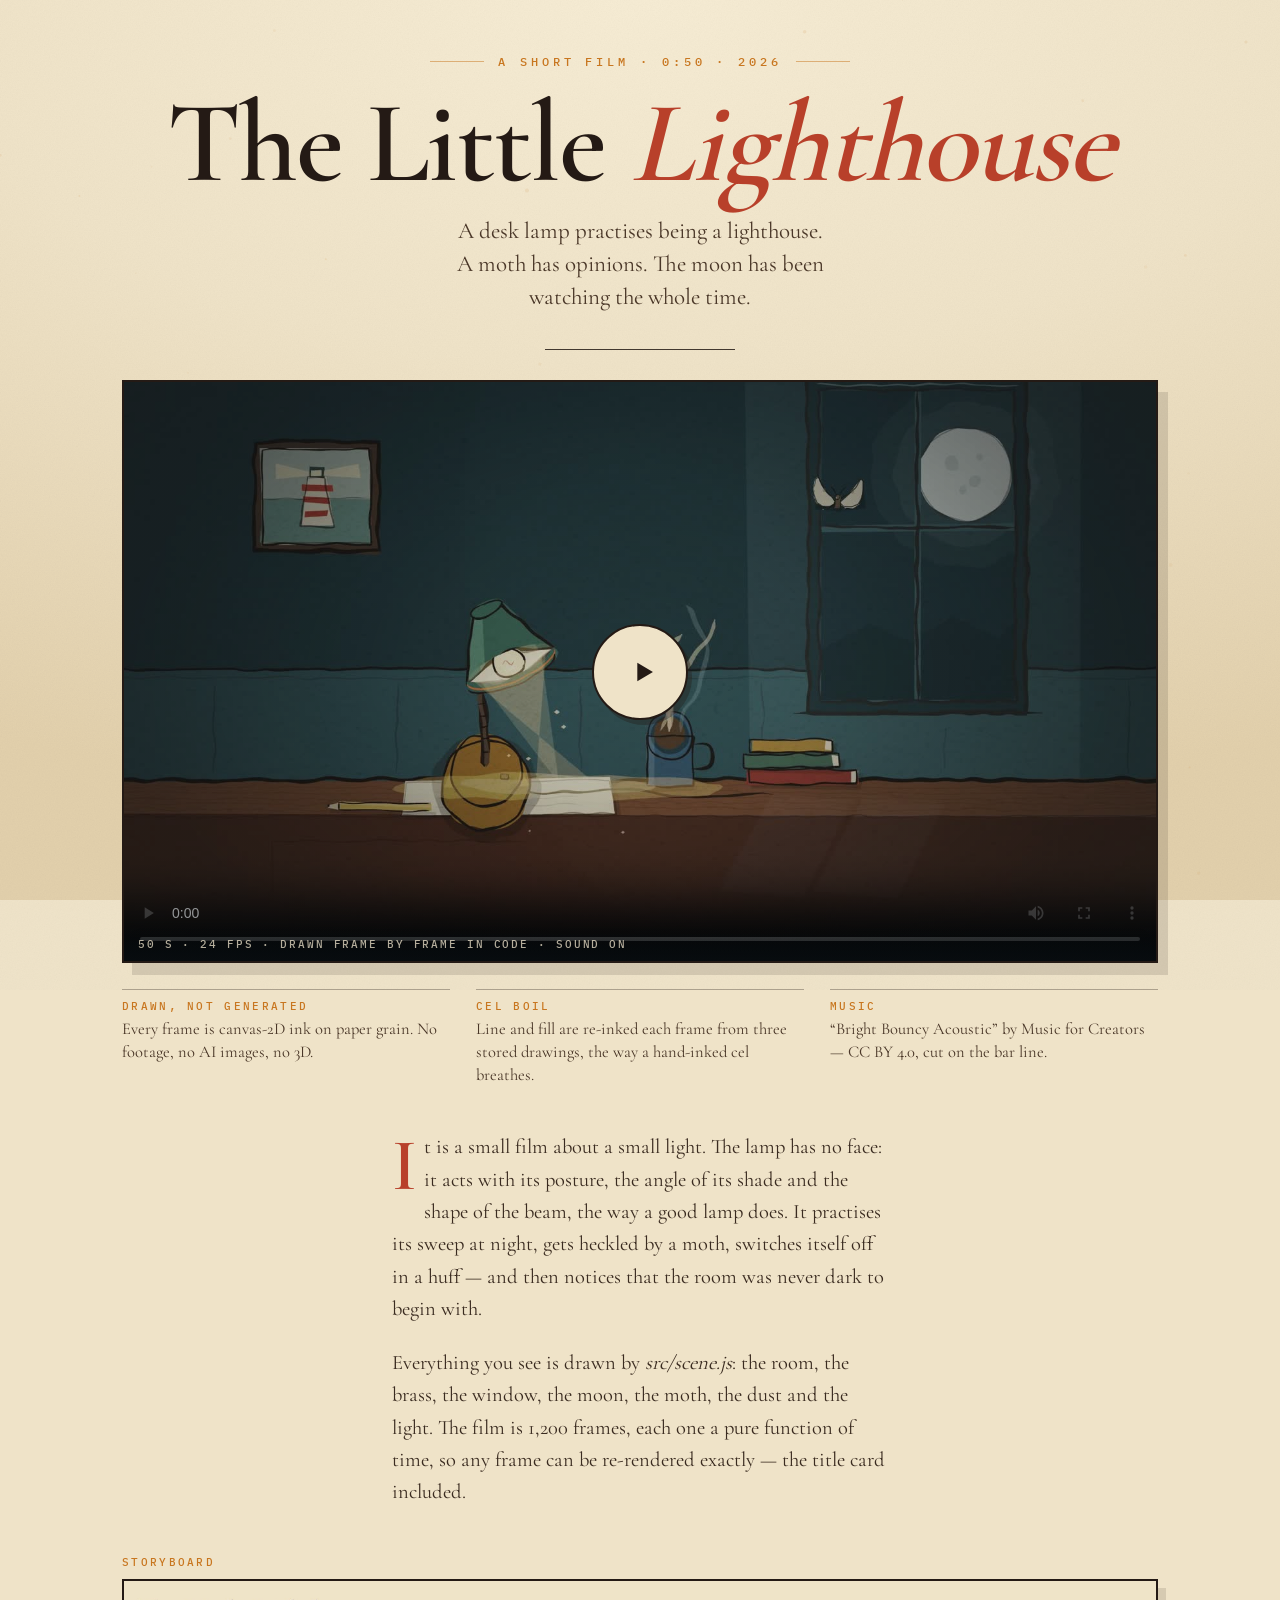
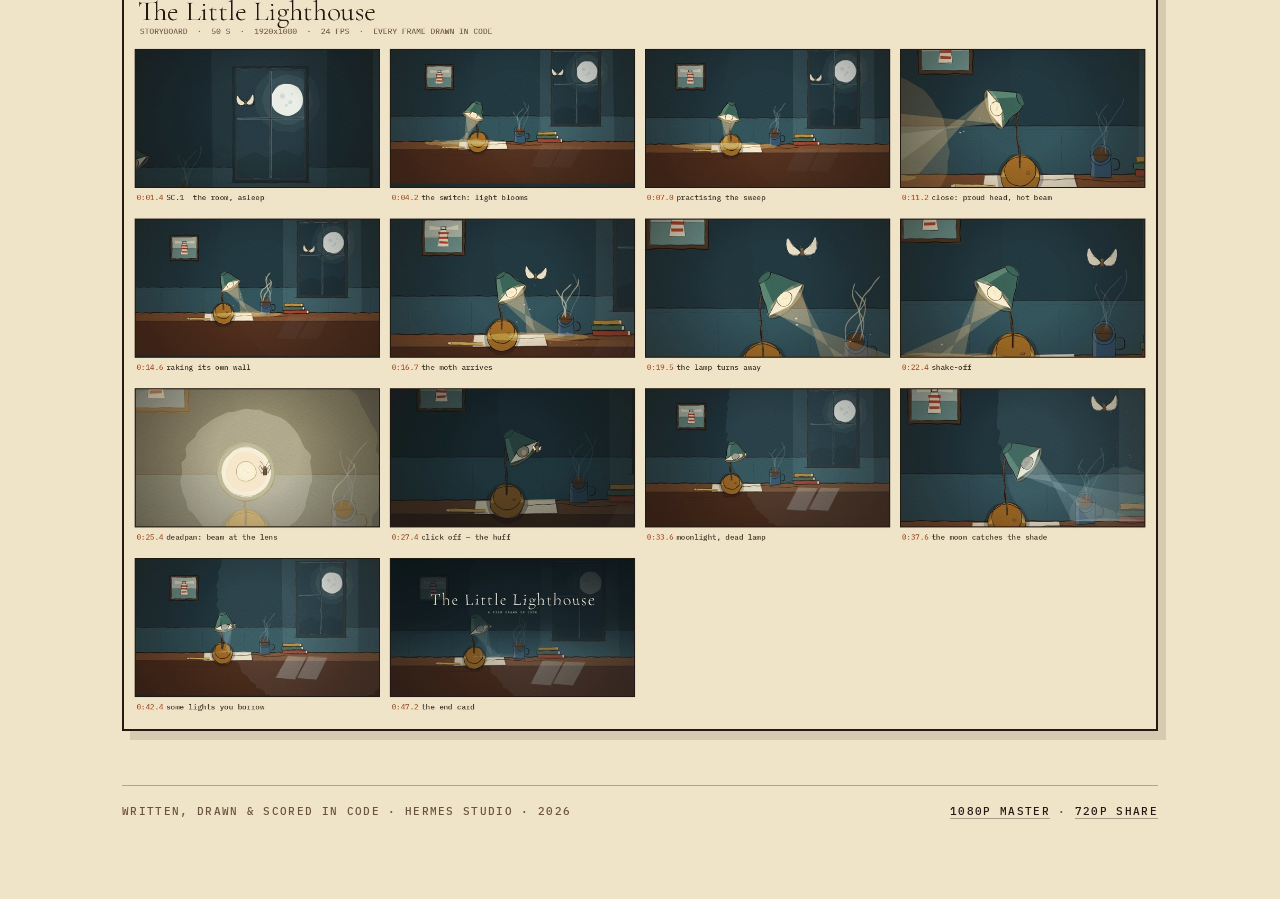
==== index.html @ 3d5160c2 "Final: 50s film, sturdier lamp, slump beat, sound mix, film page" ====
<!doctype html>
<html lang="en">
<head>
<meta charset="utf-8">
<meta name="viewport" content="width=device-width, initial-scale=1">
<title>The Little Lighthouse — a short film drawn in code</title>
<meta name="description" content="A 50-second hand-inked cel film drawn entirely in code: a little desk lamp practises being a lighthouse, a moth ruins it, and the moon turns out to have been lighting the room all along.">
<link rel="icon" href="data:image/svg+xml,<svg xmlns='http://www.w3.org/2000/svg' viewBox='0 0 32 32'><rect width='32' height='32' fill='%23efe3c8'/><circle cx='16' cy='13' r='7' fill='%23ffc65c'/><path d='M6 26 L16 13 L26 26 Z' fill='%23241a15'/></svg>">
<style>
  @font-face {
    font-family: "Cormorant";
    src: url("assets/fonts/CormorantGaramond-VF.ttf") format("truetype-variations");
    font-weight: 300 700; font-display: swap;
  }
  @font-face {
    font-family: "Plex Mono";
    src: url("assets/fonts/IBMPlexMono-Medium.ttf") format("truetype");
    font-weight: 500; font-display: swap;
  }
  :root {
    --ink: #241a15; --ink2: #4a3728; --paper: #efe3c8; --paper2: #e3d3b2;
    --warm: #c8761f; --ember: #b8402a; --night: #1e3039; --moon: #b9d4dc;
    --mono: "Plex Mono", ui-monospace, monospace;
    --serif: "Cormorant", "Iowan Old Style", Georgia, serif;
  }
  * { box-sizing: border-box; }
  html { -webkit-text-size-adjust: 100%; }
  body {
    margin: 0; background: var(--paper); color: var(--ink);
    font-family: var(--serif); font-weight: 400;
    -webkit-font-smoothing: antialiased;
    overflow-x: hidden;
  }
  /* paper: a warm ground, a soft vignette and a real grain layer */
  .ground {
    position: fixed; inset: 0; z-index: 0; pointer-events: none;
    background:
      radial-gradient(120% 90% at 50% 0%, #f6ecd4 0%, #efe3c8 45%, #e2d0ac 100%);
  }
  .ground::after {
    content: ""; position: absolute; inset: -10%;
    background-image: url("data:image/svg+xml,%3Csvg xmlns='http://www.w3.org/2000/svg' width='220' height='220'%3E%3Cfilter id='n'%3E%3CfeTurbulence type='fractalNoise' baseFrequency='0.82' numOctaves='3' stitchTiles='stitch'/%3E%3CfeColorMatrix type='saturate' values='0'/%3E%3C/filter%3E%3Crect width='220' height='220' filter='url(%23n)' opacity='0.5'/%3E%3C/svg%3E");
    background-size: 220px 220px; opacity: .12; mix-blend-mode: multiply;
  }
  /* dust in the room, always moving */
  canvas#dust { position: fixed; inset: 0; z-index: 0; pointer-events: none; opacity: .55; }

  main { position: relative; z-index: 1; max-width: 1080px; margin: 0 auto; padding: 6vh 22px 9vh; }

  .eyebrow {
    font-family: var(--mono); font-size: 11.5px; letter-spacing: .34em; text-transform: uppercase;
    color: var(--warm); display: flex; gap: 14px; align-items: center; justify-content: center;
  }
  .eyebrow .rule { width: 54px; height: 1px; background: currentColor; opacity: .5; }

  h1 {
    font-size: clamp(46px, 10.4vw, 116px); line-height: .92; font-weight: 600;
    letter-spacing: -.018em; text-align: center; margin: .18em 0 .06em;
  }
  h1 .w { display: inline-block; }
  h1 .w1 { color: var(--ink); }
  h1 .w2 { color: var(--ink); }
  h1 .w3 { color: var(--ember); font-style: italic; }

  .standfirst {
    text-align: center; font-size: clamp(17px, 2.3vw, 23px); line-height: 1.45;
    color: var(--ink2); max-width: 34ch; margin: 18px auto 0; font-weight: 400;
  }

  .hairline { height: 1.5px; background: var(--ink); width: 0; margin: 34px auto 30px; opacity: .85; }

  .player {
    position: relative; border: 2.5px solid var(--ink); background: var(--night);
    box-shadow: 10px 12px 0 rgba(36, 26, 21, .13);
    aspect-ratio: 16 / 9; overflow: hidden;
  }
  .player video { display: block; width: 100%; height: 100%; object-fit: cover; background: var(--night); }
  .player .playbtn {
    position: absolute; inset: 0; display: grid; place-items: center; cursor: pointer;
    background: radial-gradient(50% 60% at 50% 50%, rgba(10,16,20,.18), rgba(10,16,20,.44));
    border: 0; padding: 0; transition: opacity .25s ease;
  }
  .player .playbtn span {
    width: 96px; height: 96px; border-radius: 50%; display: grid; place-items: center;
    background: var(--paper); border: 2.5px solid var(--ink);
    box-shadow: 4px 5px 0 rgba(36,26,21,.35);
    transition: transform .18s cubic-bezier(.2,.9,.25,1.2);
  }
  .player .playbtn:hover span { transform: scale(1.06); }
  .player .playbtn svg { width: 34px; height: 34px; margin-left: 5px; }
  .player.playing .playbtn { opacity: 0; pointer-events: none; }
  .player figcaption {
    position: absolute; left: 0; right: 0; bottom: 0; padding: 10px 14px;
    font-family: var(--mono); font-size: 10.5px; letter-spacing: .18em; text-transform: uppercase;
    color: rgba(247,236,210,.72); background: linear-gradient(transparent, rgba(10,16,20,.55));
    pointer-events: none;
  }

  .notes { display: grid; grid-template-columns: repeat(3, 1fr); gap: 8px 26px; margin: 26px 0 0; }
  .note { border-top: 1.5px solid rgba(36,26,21,.32); padding-top: 9px; }
  .note h3 { font-family: var(--mono); font-size: 10.5px; letter-spacing: .22em; text-transform: uppercase; color: var(--warm); margin: 0 0 5px; font-weight: 500; }
  .note p { margin: 0; font-size: 16.5px; line-height: 1.4; color: var(--ink2); }

  .prose { margin: 44px auto 0; max-width: 62ch; }
  .prose p { font-size: clamp(17px, 2.1vw, 20.5px); line-height: 1.58; color: #3a2b20; margin: 0 0 1.05em; }
  .prose p:first-child::first-letter {
    float: left; font-size: 3.6em; line-height: .82; padding: .06em .1em 0 0; color: var(--ember); font-weight: 600;
  }
  .prose em { font-style: italic; }
  .prose a { color: var(--ember); text-decoration: none; border-bottom: 1px solid rgba(184,64,42,.4); }

  .strip { margin: 46px 0 0; }
  .strip h2 { font-family: var(--mono); font-size: 10.5px; letter-spacing: .22em; text-transform: uppercase; color: var(--warm); margin: 0 0 10px; font-weight: 500; }
  .strip img { display: block; width: 100%; border: 2px solid var(--ink); box-shadow: 8px 9px 0 rgba(36,26,21,.12); }

  footer {
    margin: 54px 0 0; padding-top: 18px; border-top: 1.5px solid rgba(36,26,21,.3);
    display: flex; flex-wrap: wrap; gap: 14px 28px; align-items: baseline; justify-content: space-between;
    font-family: var(--mono); font-size: 11px; letter-spacing: .12em; text-transform: uppercase; color: #6b5341;
  }
  footer a { color: var(--ink); text-decoration: none; border-bottom: 1px solid rgba(36,26,21,.35); }
  footer a:hover { color: var(--ember); border-color: currentColor; }

  @media (max-width: 760px) {
    main { padding: 4.5vh 16px 7vh; }
    .notes { grid-template-columns: 1fr; gap: 14px; }
    .player .playbtn span { width: 74px; height: 74px; }
    .prose { margin-top: 32px; }
    footer { font-size: 10px; }
  }
</style>
</head>
<body>
<div class="ground"></div>
<canvas id="dust" aria-hidden="true"></canvas>

<main>
  <div class="eyebrow"><span class="rule"></span>A short film · 0:50 · 2026<span class="rule"></span></div>

  <h1><span class="w w1">The</span> <span class="w w2">Little</span> <span class="w w3">Lighthouse</span></h1>

  <p class="standfirst">A desk lamp practises being a lighthouse. A moth has opinions. The moon has been watching the whole time.</p>

  <div class="hairline" id="rule"></div>

  <figure class="player" id="player" style="margin:0">
    <video id="film" playsinline preload="metadata" poster="media/poster.jpg" controls>
      <source src="media/film-720p.mp4" type="video/mp4">
      Your browser cannot play this film. <a href="media/film-720p.mp4">Download it (MP4, 720p)</a>.
    </video>
    <button class="playbtn" id="playbtn" aria-label="Play the film">
      <span><svg viewBox="0 0 24 24" fill="#241a15"><path d="M8 5.5v13l11-6.5z"/></svg></span>
    </button>
    <figcaption>50 s · 24 fps · drawn frame by frame in code · sound on</figcaption>
  </figure>

  <div class="notes">
    <div class="note"><h3>Drawn, not generated</h3><p>Every frame is canvas-2D ink on paper grain. No footage, no AI images, no 3D.</p></div>
    <div class="note"><h3>Cel boil</h3><p>Line and fill are re-inked each frame from three stored drawings, the way a hand-inked cel breathes.</p></div>
    <div class="note"><h3>Music</h3><p>“Bright Bouncy Acoustic” by Music for Creators — CC BY 4.0, cut on the bar line.</p></div>
  </div>

  <div class="prose">
    <p>It is a small film about a small light. The lamp has no face: it acts with its posture, the angle of its shade and the shape of the beam, the way a good lamp does. It practises its sweep at night, gets heckled by a moth, switches itself off in a huff — and then notices that the room was never dark to begin with.</p>
    <p>Everything you see is drawn by <em>src/scene.js</em>: the room, the brass, the window, the moon, the moth, the dust and the light. The film is 1,200 frames, each one a pure function of time, so any frame can be re-rendered exactly — the title card included.</p>
  </div>

  <div class="strip">
    <h2>Storyboard</h2>
    <a href="media/storyboard.jpg"><img src="media/storyboard.jpg" alt="Storyboard: fourteen key frames from The Little Lighthouse with timecodes." loading="lazy"></a>
  </div>

  <footer>
    <span>Written, drawn &amp; scored in code · Hermes Studio · 2026</span>
    <span><a href="media/film-1080p.mp4">1080p master</a> · <a href="media/film-720p.mp4">720p share</a></span>
  </footer>
</main>

<script>
(() => {
  const v = document.getElementById('film');
  const player = document.getElementById('player');
  const btn = document.getElementById('playbtn');
  const start = () => {
    player.classList.add('playing');
    v.play().catch(() => {});
  };
  btn.addEventListener('click', start);
  v.addEventListener('pause', () => { player.classList.remove('playing'); });
  v.addEventListener('ended', () => { player.classList.remove('playing'); });

  // the title writes itself on in the same order the film does: ink, then light
  const words = [...document.querySelectorAll('h1 .w')];
  words.forEach((w, i) => {
    w.style.opacity = '0';
    w.style.transform = 'translateY(14px)';
    w.style.transition = `opacity .7s cubic-bezier(.2,.8,.2,1) ${0.12 + i * 0.11}s, transform .9s cubic-bezier(.2,.8,.2,1) ${0.12 + i * 0.11}s`;
  });
  const rule = document.getElementById('rule');
  setTimeout(() => {
    words.forEach(w => { w.style.opacity = '1'; w.style.transform = 'none'; });
    rule.style.transition = 'width 1.1s cubic-bezier(.2,.8,.2,1) .5s';
    rule.style.width = '190px';
  }, 60);

  // dust: tiny motes drifting up through the page light, forever (no toggle)
  const cv = document.getElementById('dust');
  const cx = cv.getContext('2d');
  let W = 0, H = 0, dots = [];
  const build = () => {
    W = cv.width = innerWidth * devicePixelRatio;
    H = cv.height = innerHeight * devicePixelRatio;
    cv.style.width = innerWidth + 'px'; cv.style.height = innerHeight + 'px';
    dots = Array.from({ length: 46 }, () => ({
      x: Math.random() * W, y: Math.random() * H,
      r: (0.5 + Math.random() * 1.5) * devicePixelRatio,
      s: (0.08 + Math.random() * 0.22) * devicePixelRatio,
      d: (Math.random() - 0.5) * 0.1 * devicePixelRatio,
      a: 0.12 + Math.random() * 0.3
    }));
  };
  build(); addEventListener('resize', build);
  const tick = () => {
    cx.clearRect(0, 0, W, H);
    for (const p of dots) {
      p.y -= p.s; p.x += Math.sin(p.y * 0.004) * p.d;
      if (p.y < -8) { p.y = H + 8; p.x = Math.random() * W; }
      cx.beginPath(); cx.arc(p.x, p.y, p.r, 0, 6.2832);
      cx.fillStyle = `rgba(200,118,31,${p.a * 0.55})`; cx.fill();
    }
    requestAnimationFrame(tick);
  };
  tick();
})();
</script>
</body>
</html>
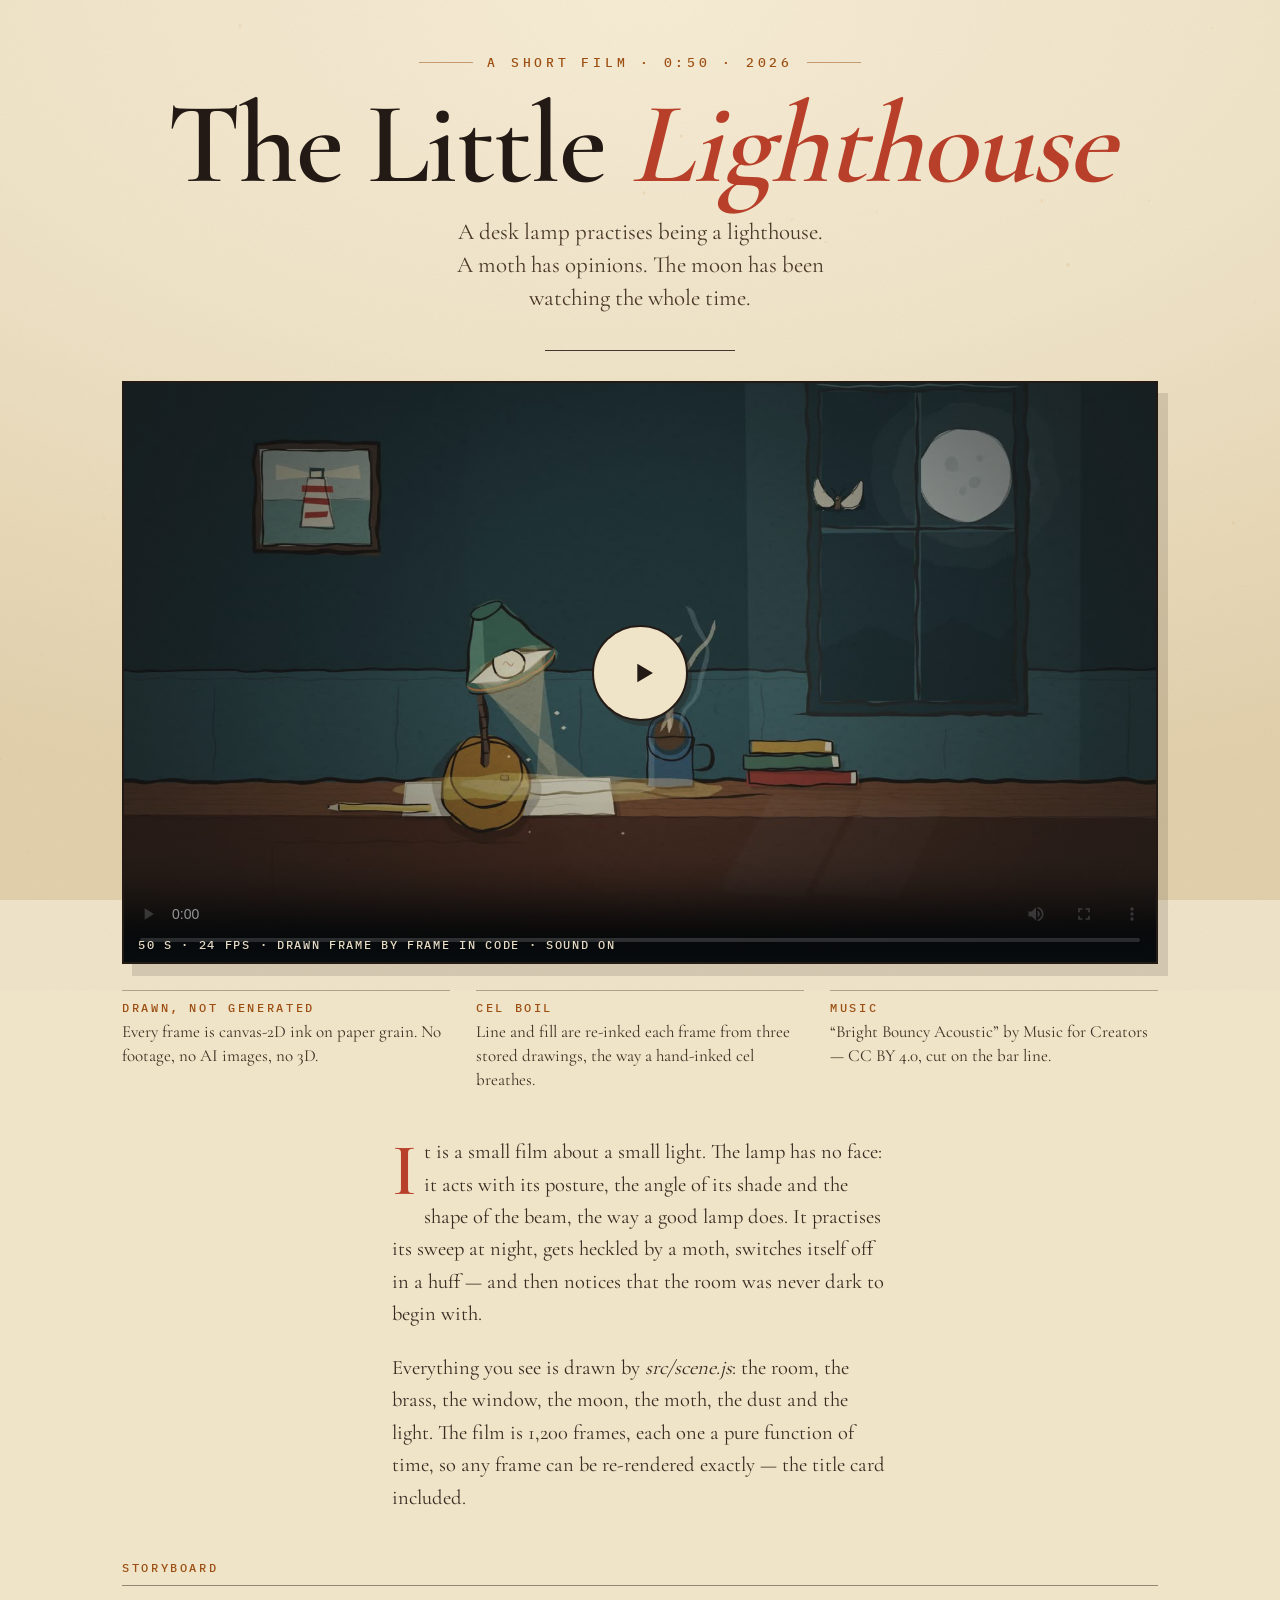
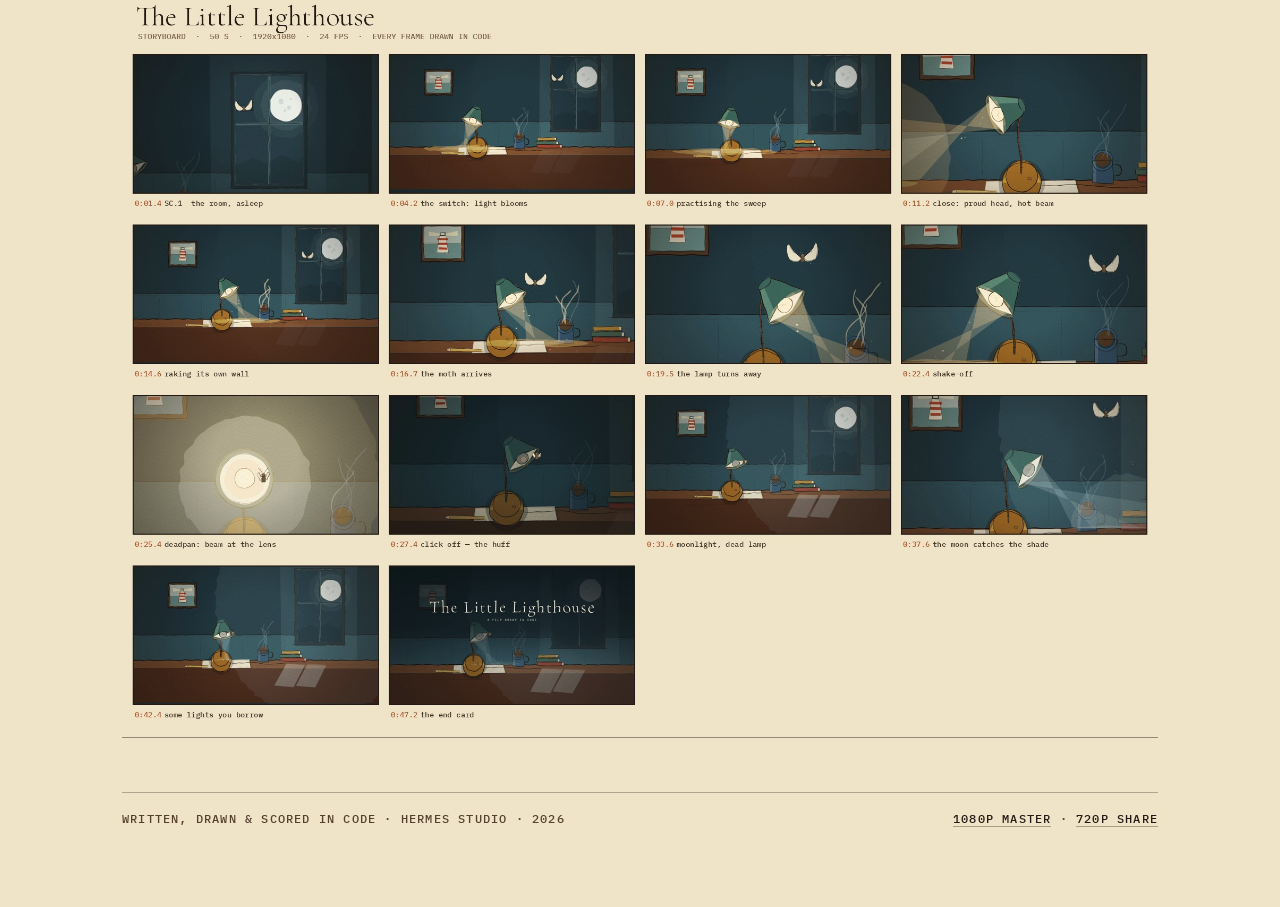
==== commit c45bc7f0: "Page: contrast, micro-type, storyboard integrates with the page" ====
--- a/index.html
+++ b/index.html
@@ -19,7 +19,7 @@
   }
   :root {
     --ink: #241a15; --ink2: #4a3728; --paper: #efe3c8; --paper2: #e3d3b2;
-    --warm: #c8761f; --ember: #b8402a; --night: #1e3039; --moon: #b9d4dc;
+    --warm: #9c4f12; --ember: #b8402a; --night: #1e3039; --moon: #b9d4dc;
     --mono: "Plex Mono", ui-monospace, monospace;
     --serif: "Cormorant", "Iowan Old Style", Georgia, serif;
   }
@@ -48,7 +48,7 @@
   main { position: relative; z-index: 1; max-width: 1080px; margin: 0 auto; padding: 6vh 22px 9vh; }
 
   .eyebrow {
-    font-family: var(--mono); font-size: 11.5px; letter-spacing: .34em; text-transform: uppercase;
+    font-family: var(--mono); font-size: 12.5px; letter-spacing: .3em; text-transform: uppercase;
     color: var(--warm); display: flex; gap: 14px; align-items: center; justify-content: center;
   }
   .eyebrow .rule { width: 54px; height: 1px; background: currentColor; opacity: .5; }
@@ -91,15 +91,15 @@
   .player.playing .playbtn { opacity: 0; pointer-events: none; }
   .player figcaption {
     position: absolute; left: 0; right: 0; bottom: 0; padding: 10px 14px;
-    font-family: var(--mono); font-size: 10.5px; letter-spacing: .18em; text-transform: uppercase;
-    color: rgba(247,236,210,.72); background: linear-gradient(transparent, rgba(10,16,20,.55));
+    font-family: var(--mono); font-size: 12px; letter-spacing: .14em; text-transform: uppercase;
+    color: rgba(247,236,210,.92); background: linear-gradient(transparent, rgba(10,16,20,.55));
     pointer-events: none;
   }
 
   .notes { display: grid; grid-template-columns: repeat(3, 1fr); gap: 8px 26px; margin: 26px 0 0; }
   .note { border-top: 1.5px solid rgba(36,26,21,.32); padding-top: 9px; }
-  .note h3 { font-family: var(--mono); font-size: 10.5px; letter-spacing: .22em; text-transform: uppercase; color: var(--warm); margin: 0 0 5px; font-weight: 500; }
-  .note p { margin: 0; font-size: 16.5px; line-height: 1.4; color: var(--ink2); }
+  .note h3 { font-family: var(--mono); font-size: 12px; letter-spacing: .22em; text-transform: uppercase; color: var(--warm); margin: 0 0 5px; font-weight: 500; }
+  .note p { margin: 0; font-size: 17px; line-height: 1.42; color: #3f2f22; }
 
   .prose { margin: 44px auto 0; max-width: 62ch; }
   .prose p { font-size: clamp(17px, 2.1vw, 20.5px); line-height: 1.58; color: #3a2b20; margin: 0 0 1.05em; }
@@ -110,19 +110,20 @@
   .prose a { color: var(--ember); text-decoration: none; border-bottom: 1px solid rgba(184,64,42,.4); }
 
   .strip { margin: 46px 0 0; }
-  .strip h2 { font-family: var(--mono); font-size: 10.5px; letter-spacing: .22em; text-transform: uppercase; color: var(--warm); margin: 0 0 10px; font-weight: 500; }
-  .strip img { display: block; width: 100%; border: 2px solid var(--ink); box-shadow: 8px 9px 0 rgba(36,26,21,.12); }
+  .strip h2 { font-family: var(--mono); font-size: 12px; letter-spacing: .22em; text-transform: uppercase; color: var(--warm); margin: 0 0 10px; font-weight: 500; }
+  .strip img { display: block; width: 100%; border-top: 1.5px solid rgba(36,26,21,.45); border-bottom: 1.5px solid rgba(36,26,21,.45); }
 
   footer {
     margin: 54px 0 0; padding-top: 18px; border-top: 1.5px solid rgba(36,26,21,.3);
     display: flex; flex-wrap: wrap; gap: 14px 28px; align-items: baseline; justify-content: space-between;
-    font-family: var(--mono); font-size: 11px; letter-spacing: .12em; text-transform: uppercase; color: #6b5341;
+    font-family: var(--mono); font-size: 12px; letter-spacing: .1em; text-transform: uppercase; color: #55402f;
   }
   footer a { color: var(--ink); text-decoration: none; border-bottom: 1px solid rgba(36,26,21,.35); }
   footer a:hover { color: var(--ember); border-color: currentColor; }
 
   @media (max-width: 760px) {
     main { padding: 4.5vh 16px 7vh; }
+    .eyebrow { font-size: 10.5px; letter-spacing: .22em; }
     .notes { grid-template-columns: 1fr; gap: 14px; }
     .player .playbtn span { width: 74px; height: 74px; }
     .prose { margin-top: 32px; }
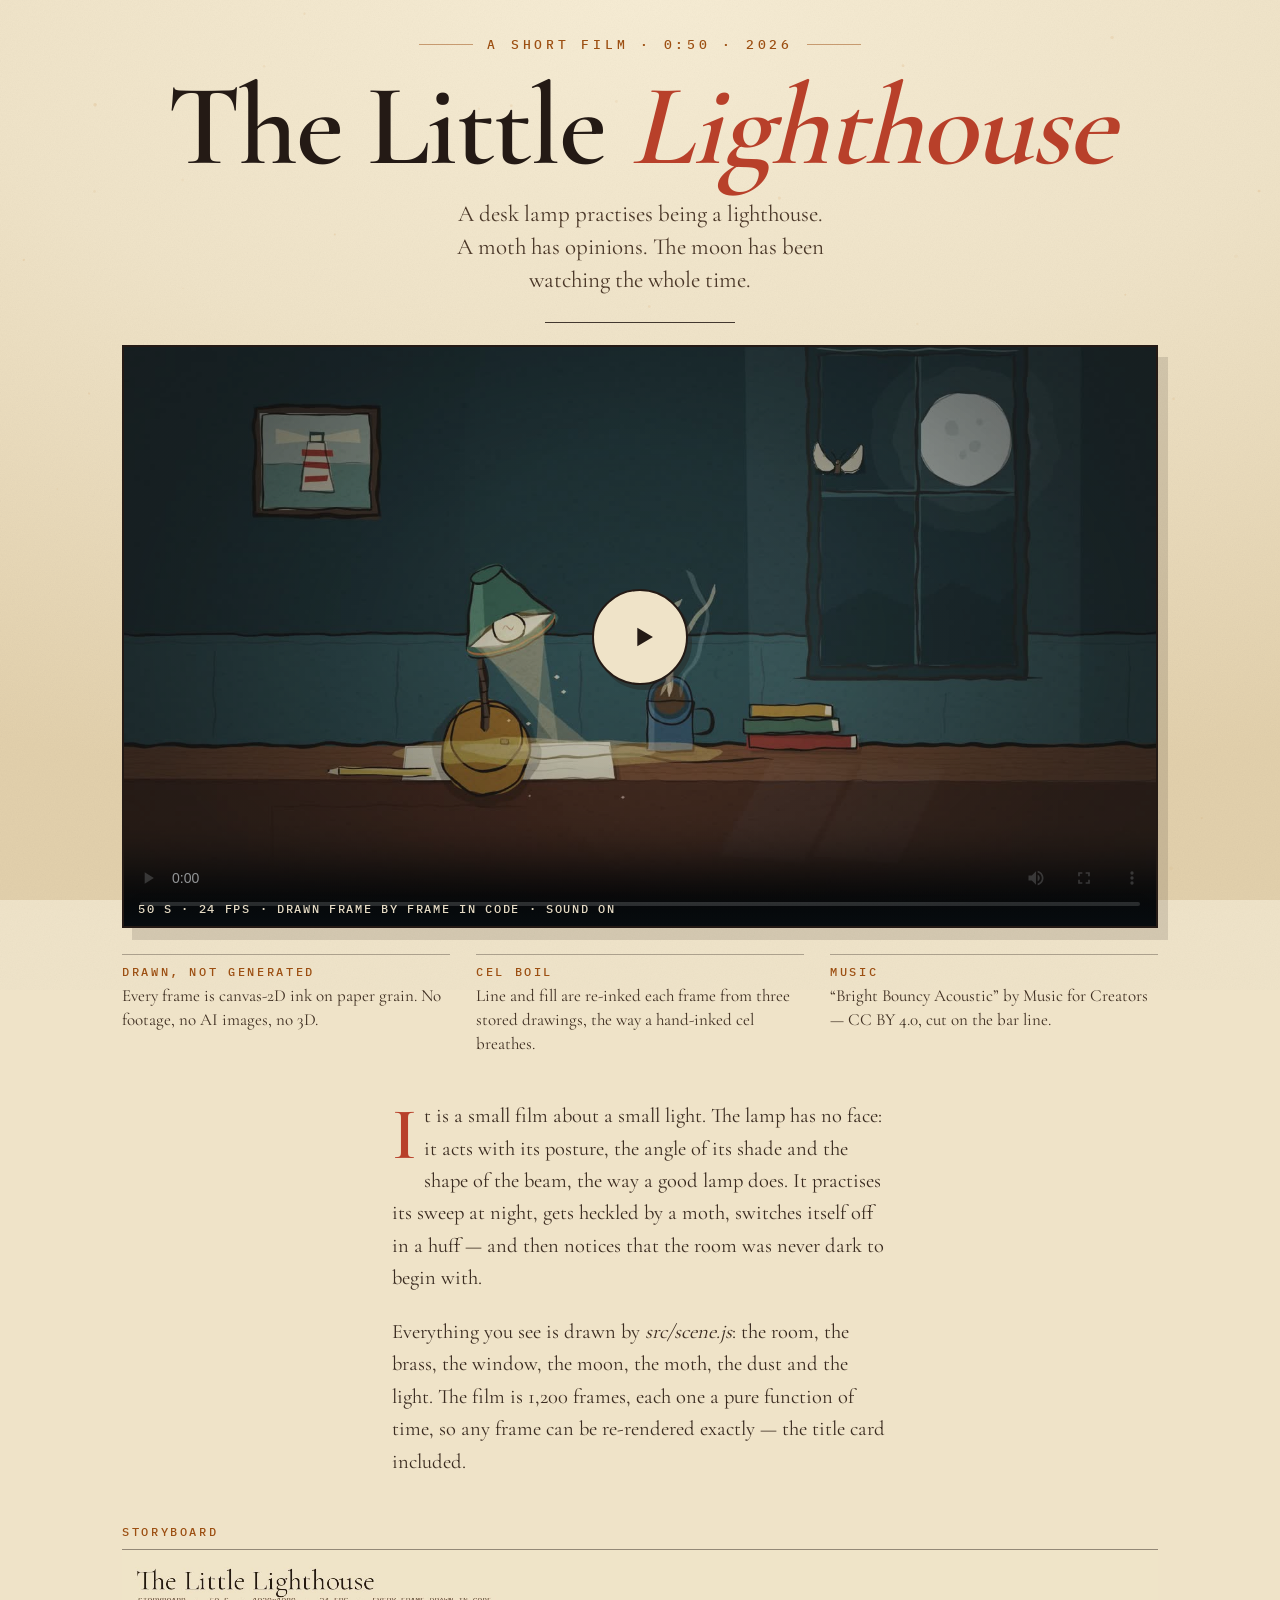
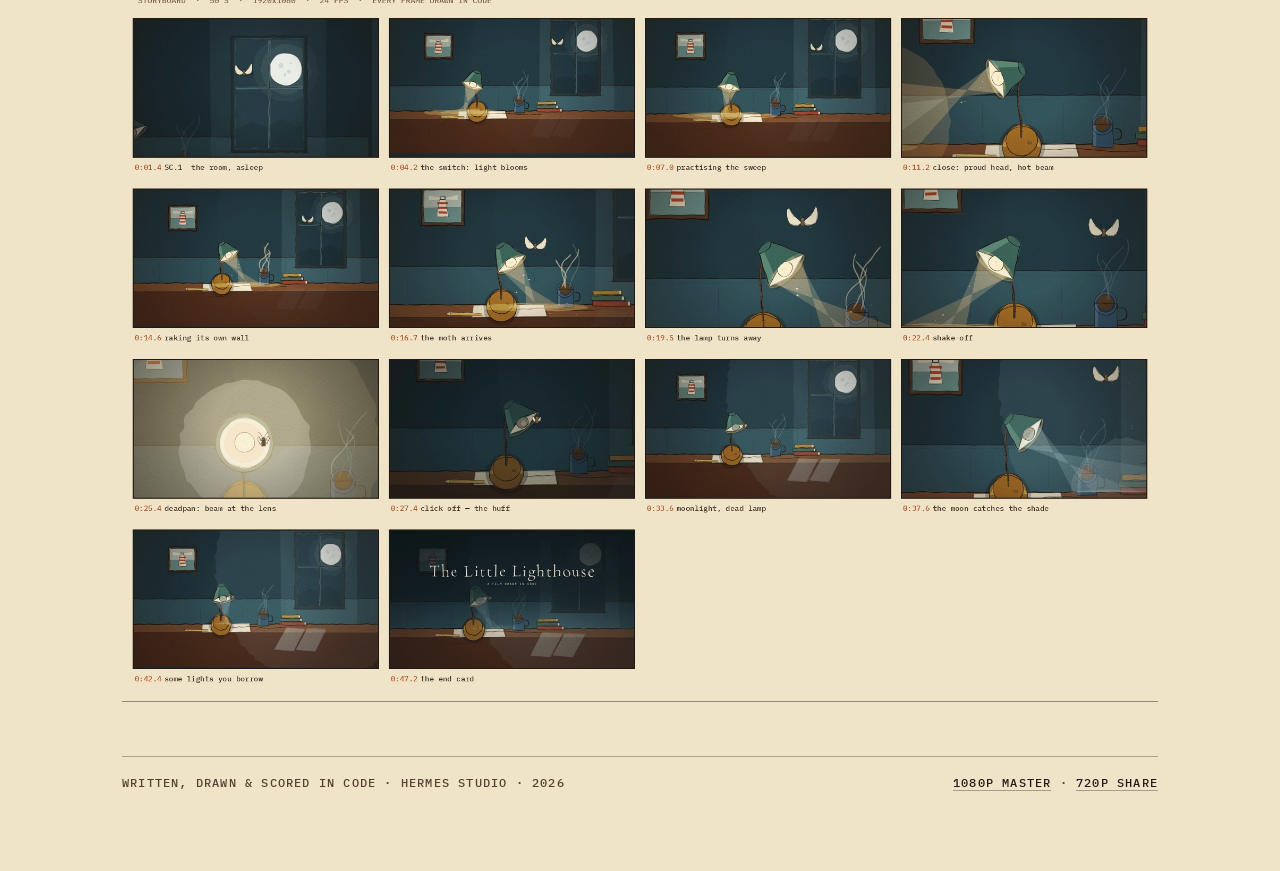
==== commit 9f4f0f5b: "Page: tighten the hero so the player sits above the fold" ====
--- a/index.html
+++ b/index.html
@@ -45,7 +45,7 @@
   /* dust in the room, always moving */
   canvas#dust { position: fixed; inset: 0; z-index: 0; pointer-events: none; opacity: .55; }
 
-  main { position: relative; z-index: 1; max-width: 1080px; margin: 0 auto; padding: 6vh 22px 9vh; }
+  main { position: relative; z-index: 1; max-width: 1080px; margin: 0 auto; padding: 4vh 22px 9vh; }
 
   .eyebrow {
     font-family: var(--mono); font-size: 12.5px; letter-spacing: .3em; text-transform: uppercase;
@@ -67,7 +67,7 @@
     color: var(--ink2); max-width: 34ch; margin: 18px auto 0; font-weight: 400;
   }
 
-  .hairline { height: 1.5px; background: var(--ink); width: 0; margin: 34px auto 30px; opacity: .85; }
+  .hairline { height: 1.5px; background: var(--ink); width: 0; margin: 24px auto 22px; opacity: .85; }
 
   .player {
     position: relative; border: 2.5px solid var(--ink); background: var(--night);
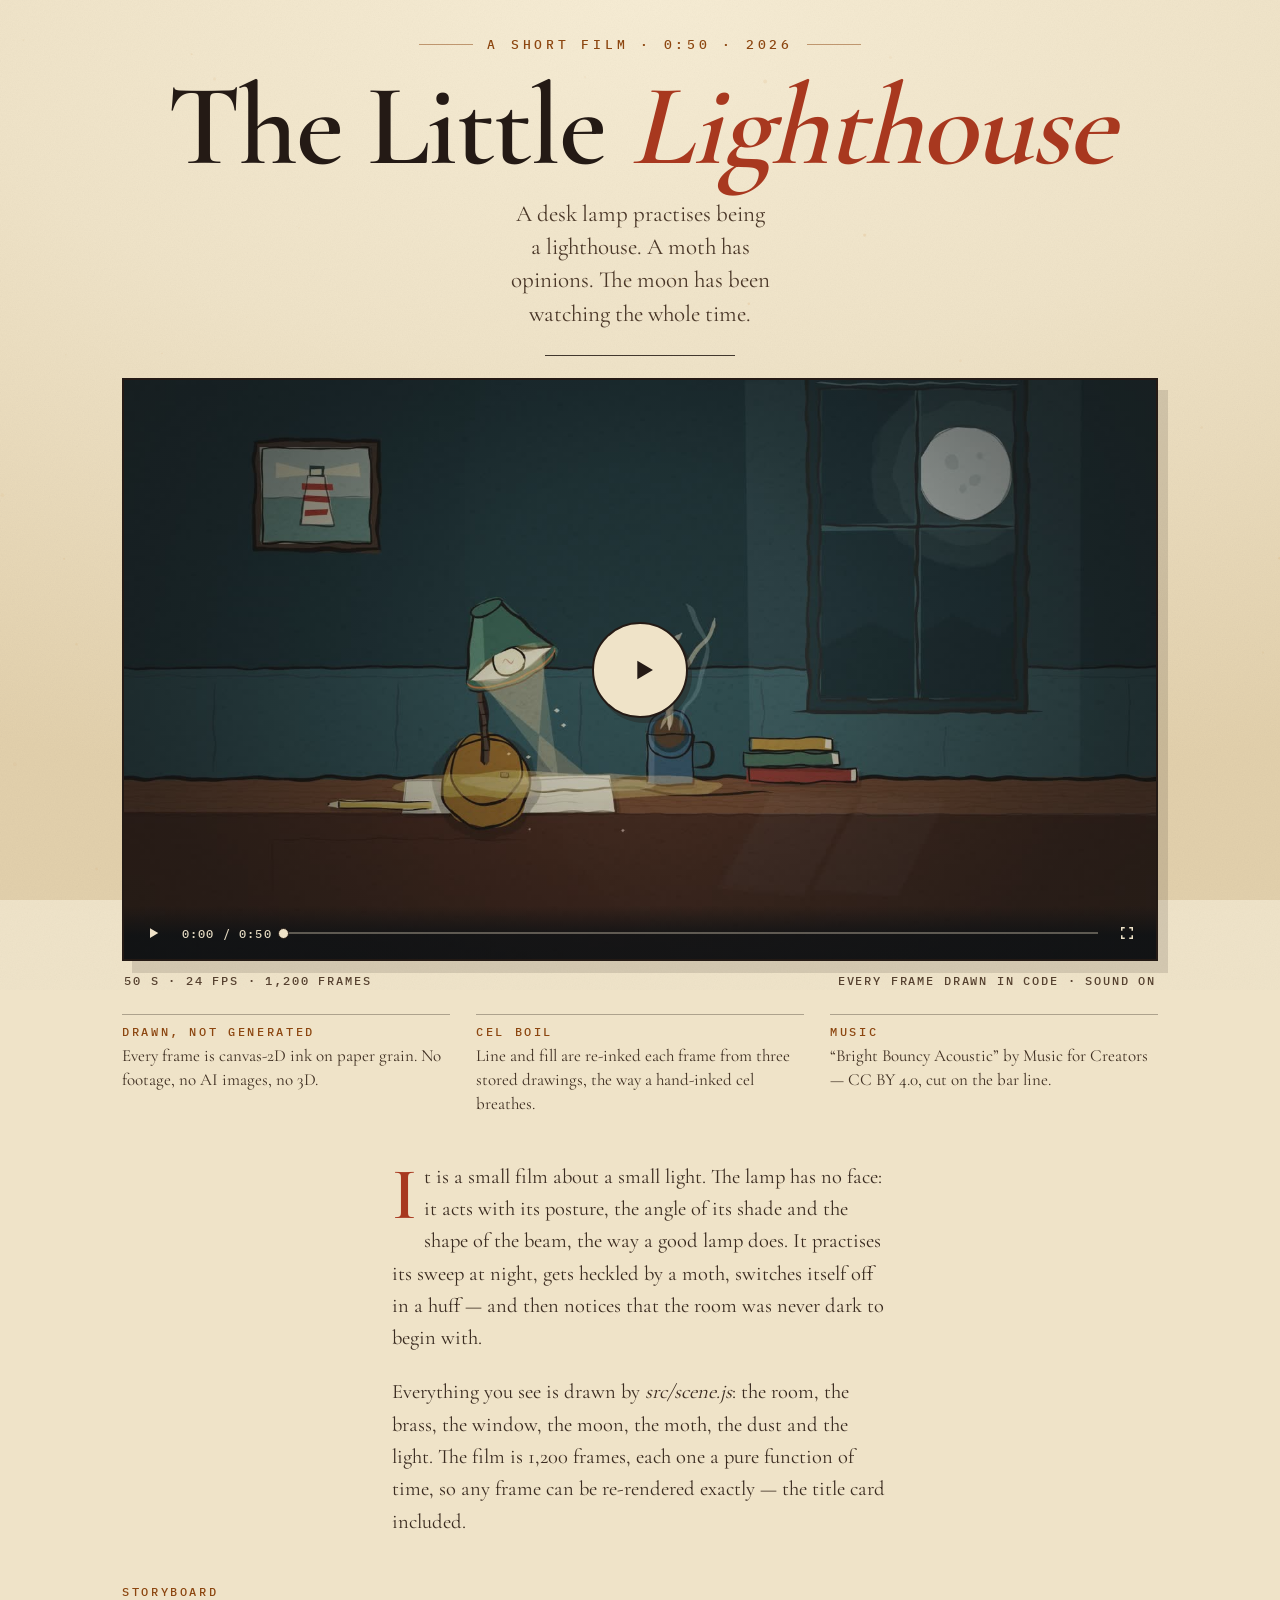
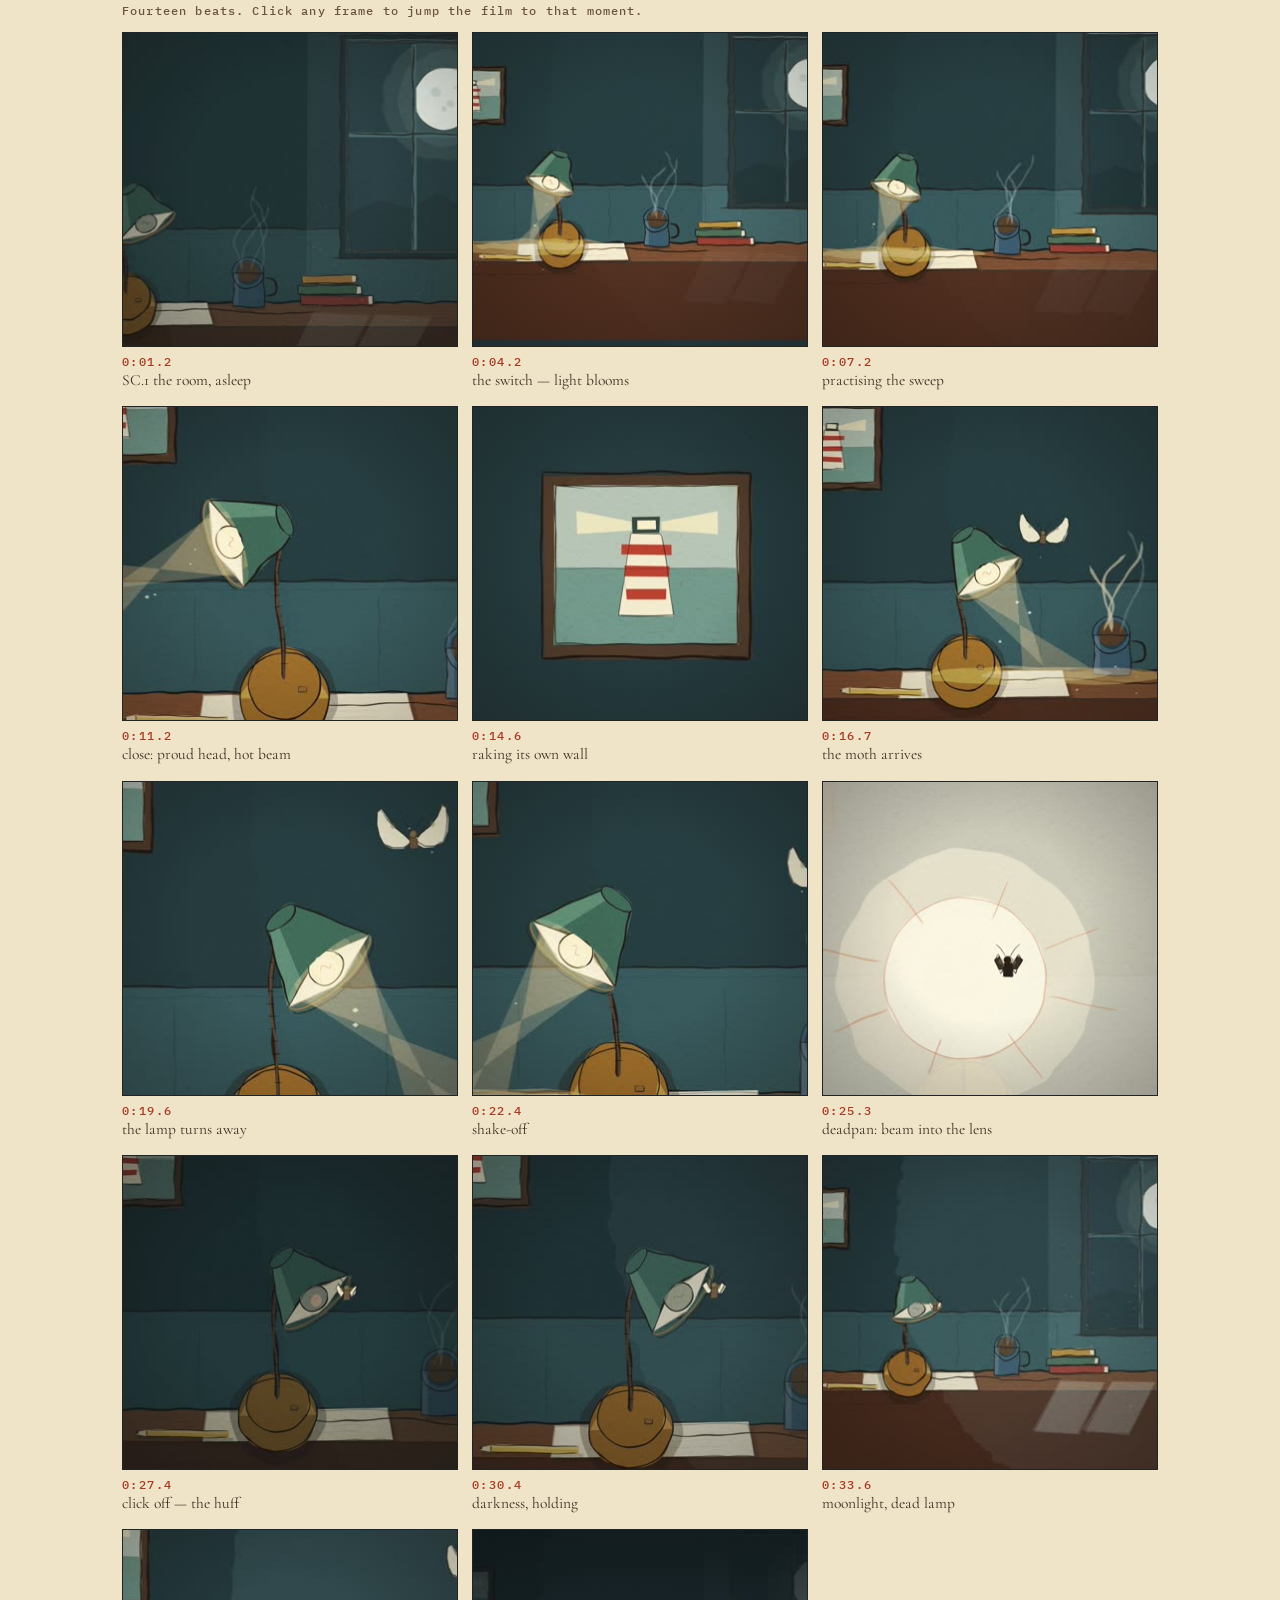
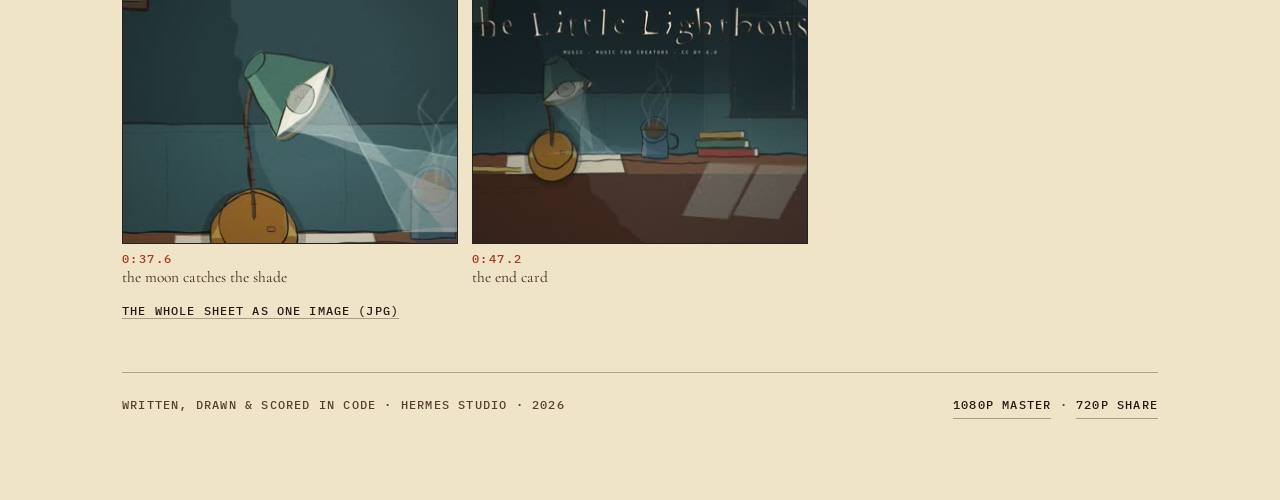
==== commit 10c2250f: "Review round 1 fixes: deadpan beam into the lens, moth silhouette, opening re-block, moon halo clipp" ====
--- a/index.html
+++ b/index.html
@@ -19,7 +19,7 @@
   }
   :root {
     --ink: #241a15; --ink2: #4a3728; --paper: #efe3c8; --paper2: #e3d3b2;
-    --warm: #9c4f12; --ember: #b8402a; --night: #1e3039; --moon: #b9d4dc;
+    --warm: #8c4610; --ember: #a8381f; --night: #1e3039; --moon: #b9d4dc;
     --mono: "Plex Mono", ui-monospace, monospace;
     --serif: "Cormorant", "Iowan Old Style", Georgia, serif;
   }
@@ -31,18 +31,15 @@
     -webkit-font-smoothing: antialiased;
     overflow-x: hidden;
   }
-  /* paper: a warm ground, a soft vignette and a real grain layer */
   .ground {
     position: fixed; inset: 0; z-index: 0; pointer-events: none;
-    background:
-      radial-gradient(120% 90% at 50% 0%, #f6ecd4 0%, #efe3c8 45%, #e2d0ac 100%);
+    background: radial-gradient(120% 90% at 50% 0%, #f6ecd4 0%, #efe3c8 45%, #e2d0ac 100%);
   }
   .ground::after {
     content: ""; position: absolute; inset: -10%;
     background-image: url("data:image/svg+xml,%3Csvg xmlns='http://www.w3.org/2000/svg' width='220' height='220'%3E%3Cfilter id='n'%3E%3CfeTurbulence type='fractalNoise' baseFrequency='0.82' numOctaves='3' stitchTiles='stitch'/%3E%3CfeColorMatrix type='saturate' values='0'/%3E%3C/filter%3E%3Crect width='220' height='220' filter='url(%23n)' opacity='0.5'/%3E%3C/svg%3E");
     background-size: 220px 220px; opacity: .12; mix-blend-mode: multiply;
   }
-  /* dust in the room, always moving */
   canvas#dust { position: fixed; inset: 0; z-index: 0; pointer-events: none; opacity: .55; }
 
   main { position: relative; z-index: 1; max-width: 1080px; margin: 0 auto; padding: 4vh 22px 9vh; }
@@ -50,12 +47,14 @@
   .eyebrow {
     font-family: var(--mono); font-size: 12.5px; letter-spacing: .3em; text-transform: uppercase;
     color: var(--warm); display: flex; gap: 14px; align-items: center; justify-content: center;
-  }
-  .eyebrow .rule { width: 54px; height: 1px; background: currentColor; opacity: .5; }
+    flex-wrap: nowrap; white-space: nowrap;
+  }
+  .eyebrow .rule { width: 54px; height: 1px; background: currentColor; opacity: .5; flex: 0 0 auto; }
 
   h1 {
     font-size: clamp(46px, 10.4vw, 116px); line-height: .92; font-weight: 600;
     letter-spacing: -.018em; text-align: center; margin: .18em 0 .06em;
+    text-wrap: balance;
   }
   h1 .w { display: inline-block; }
   h1 .w1 { color: var(--ink); }
@@ -64,20 +63,22 @@
 
   .standfirst {
     text-align: center; font-size: clamp(17px, 2.3vw, 23px); line-height: 1.45;
-    color: var(--ink2); max-width: 34ch; margin: 18px auto 0; font-weight: 400;
+    color: var(--ink2); max-width: 30ch; margin: 18px auto 0; font-weight: 400;
+    text-wrap: balance;
   }
 
   .hairline { height: 1.5px; background: var(--ink); width: 0; margin: 24px auto 22px; opacity: .85; }
 
+  /* ── player: the film, in a drawn frame, with its own quiet bar ───────── */
   .player {
     position: relative; border: 2.5px solid var(--ink); background: var(--night);
     box-shadow: 10px 12px 0 rgba(36, 26, 21, .13);
     aspect-ratio: 16 / 9; overflow: hidden;
   }
-  .player video { display: block; width: 100%; height: 100%; object-fit: cover; background: var(--night); }
+  .player video { display: block; width: 100%; height: 100%; object-fit: cover; background: var(--night); cursor: pointer; }
   .player .playbtn {
     position: absolute; inset: 0; display: grid; place-items: center; cursor: pointer;
-    background: radial-gradient(50% 60% at 50% 50%, rgba(10,16,20,.18), rgba(10,16,20,.44));
+    background: radial-gradient(50% 60% at 50% 50%, rgba(10,16,20,.16), rgba(10,16,20,.42));
     border: 0; padding: 0; transition: opacity .25s ease;
   }
   .player .playbtn span {
@@ -89,11 +90,39 @@
   .player .playbtn:hover span { transform: scale(1.06); }
   .player .playbtn svg { width: 34px; height: 34px; margin-left: 5px; }
   .player.playing .playbtn { opacity: 0; pointer-events: none; }
-  .player figcaption {
-    position: absolute; left: 0; right: 0; bottom: 0; padding: 10px 14px;
-    font-family: var(--mono); font-size: 12px; letter-spacing: .14em; text-transform: uppercase;
-    color: rgba(247,236,210,.92); background: linear-gradient(transparent, rgba(10,16,20,.55));
-    pointer-events: none;
+
+  .bar {
+    position: absolute; left: 0; right: 0; bottom: 0; z-index: 2;
+    display: flex; align-items: center; gap: 12px; padding: 10px 12px 9px;
+    background: linear-gradient(transparent, rgba(10,16,20,.72) 55%);
+    opacity: 0; transition: opacity .2s ease;
+  }
+  .player:hover .bar, .player:focus-within .bar, .player.paused .bar { opacity: 1; }
+  .bar button {
+    background: none; border: 0; padding: 6px; cursor: pointer; color: var(--paper);
+    display: grid; place-items: center; min-width: 34px; min-height: 34px;
+  }
+  .bar button svg { width: 18px; height: 18px; fill: currentColor; }
+  .bar .tc {
+    font-family: var(--mono); font-size: 11.5px; letter-spacing: .1em; color: rgba(247,236,210,.9);
+    font-variant-numeric: tabular-nums; white-space: nowrap;
+  }
+  .track {
+    position: relative; flex: 1 1 auto; height: 30px; cursor: pointer;
+    display: flex; align-items: center; touch-action: none;
+  }
+  .track::before { content: ""; position: absolute; left: 0; right: 0; height: 2px; background: rgba(247,236,210,.32); }
+  .track .fill { position: absolute; left: 0; height: 2px; width: 0; background: #ffc65c; }
+  .track .knob {
+    position: absolute; left: 0; width: 11px; height: 11px; margin-left: -5.5px; border-radius: 50%;
+    background: var(--paper); border: 1.5px solid var(--ink);
+  }
+  .track:focus-visible { outline: 2px solid #ffc65c; outline-offset: 4px; }
+
+  .playercap {
+    display: flex; flex-wrap: wrap; gap: 6px 18px; justify-content: space-between;
+    font-family: var(--mono); font-size: 11.5px; letter-spacing: .16em; text-transform: uppercase;
+    color: #55402f; margin: 12px 2px 0;
   }
 
   .notes { display: grid; grid-template-columns: repeat(3, 1fr); gap: 8px 26px; margin: 26px 0 0; }
@@ -107,27 +136,64 @@
     float: left; font-size: 3.6em; line-height: .82; padding: .06em .1em 0 0; color: var(--ember); font-weight: 600;
   }
   .prose em { font-style: italic; }
-  .prose a { color: var(--ember); text-decoration: none; border-bottom: 1px solid rgba(184,64,42,.4); }
-
+  .prose a { color: var(--ember); text-decoration: none; border-bottom: 1px solid rgba(168,56,31,.45); }
+
+  /* ── storyboard: real cells, real captions, click one to jump the film ── */
   .strip { margin: 46px 0 0; }
-  .strip h2 { font-family: var(--mono); font-size: 12px; letter-spacing: .22em; text-transform: uppercase; color: var(--warm); margin: 0 0 10px; font-weight: 500; }
-  .strip img { display: block; width: 100%; border-top: 1.5px solid rgba(36,26,21,.45); border-bottom: 1.5px solid rgba(36,26,21,.45); }
+  .strip h2 { font-family: var(--mono); font-size: 12px; letter-spacing: .22em; text-transform: uppercase; color: var(--warm); margin: 0 0 4px; font-weight: 500; }
+  .strip .hint { font-family: var(--mono); font-size: 11.5px; letter-spacing: .1em; color: #6a5340; margin: 0 0 14px; }
+  .sb { display: grid; grid-template-columns: repeat(3, 1fr); gap: 16px 14px; }
+  .sb .cell {
+    display: block; padding: 0; border: 0; background: none; cursor: pointer; text-align: left;
+    font: inherit; color: inherit;
+  }
+  .sb .cell img {
+    display: block; width: 100%; aspect-ratio: 16 / 9; object-fit: cover;
+    border: 1.5px solid rgba(36,26,21,.55); background: var(--night);
+    transition: transform .25s cubic-bezier(.2,.9,.25,1), border-color .2s ease;
+  }
+  .sb .cell:hover img, .sb .cell:focus-visible img { transform: translateY(-2px); border-color: var(--ink); }
+  .sb .cell:focus-visible { outline: 2px solid var(--warm); outline-offset: 3px; }
+  .sb .mark {
+    display: block; font-family: var(--mono); font-size: 11.5px; letter-spacing: .12em;
+    color: var(--ember); margin: 7px 0 1px;
+  }
+  .sb .label { display: block; font-size: 15.5px; line-height: 1.3; color: #3f2f22; }
+  .strip .sheet { font-family: var(--mono); font-size: 11.5px; letter-spacing: .1em; text-transform: uppercase; margin: 16px 0 0; }
+  .strip .sheet a { color: var(--ink); text-decoration: none; border-bottom: 1px solid rgba(36,26,21,.35); }
 
   footer {
     margin: 54px 0 0; padding-top: 18px; border-top: 1.5px solid rgba(36,26,21,.3);
     display: flex; flex-wrap: wrap; gap: 14px 28px; align-items: baseline; justify-content: space-between;
     font-family: var(--mono); font-size: 12px; letter-spacing: .1em; text-transform: uppercase; color: #55402f;
   }
-  footer a { color: var(--ink); text-decoration: none; border-bottom: 1px solid rgba(36,26,21,.35); }
+  footer a { color: var(--ink); text-decoration: none; border-bottom: 1px solid rgba(36,26,21,.35); padding: 6px 0; display: inline-block; }
   footer a:hover { color: var(--ember); border-color: currentColor; }
+
+  /* ── entrances: the page assembles itself the way the film does ───────── */
+  .rise { opacity: 0; transform: translateY(16px); transition: opacity .7s cubic-bezier(.2,.8,.2,1), transform .8s cubic-bezier(.2,.8,.2,1); }
+  .rise.in { opacity: 1; transform: none; }
 
   @media (max-width: 760px) {
     main { padding: 4.5vh 16px 7vh; }
-    .eyebrow { font-size: 10.5px; letter-spacing: .22em; }
+    .eyebrow { font-size: 10px; letter-spacing: .16em; gap: 8px; }
     .notes { grid-template-columns: 1fr; gap: 14px; }
     .player .playbtn span { width: 74px; height: 74px; }
+    .player .playbtn svg { width: 26px; height: 26px; }
     .prose { margin-top: 32px; }
-    footer { font-size: 10px; }
+    .sb { grid-template-columns: repeat(2, 1fr); gap: 14px 12px; }
+    .sb .label { font-size: 14.5px; }
+    .bar { padding: 8px 8px 7px; gap: 6px; }
+    .bar button { min-width: 44px; min-height: 44px; padding: 10px; }
+    .track { height: 44px; }
+    .bar .tc { font-size: 10.5px; }
+    .playercap { font-size: 10.5px; letter-spacing: .12em; }
+    footer { font-size: 12px; }
+    footer a { padding: 10px 0; }
+  }
+  @media (max-width: 440px) {
+    .eyebrow .rule { display: none; }
+    .eyebrow { font-size: 9.5px; letter-spacing: .12em; }
   }
 </style>
 </head>
@@ -144,31 +210,120 @@
 
   <div class="hairline" id="rule"></div>
 
-  <figure class="player" id="player" style="margin:0">
-    <video id="film" playsinline preload="metadata" poster="media/poster.jpg" controls>
+  <figure class="player paused" id="player" style="margin:0">
+    <video id="film" playsinline preload="metadata" poster="media/poster.jpg">
       <source src="media/film-720p.mp4" type="video/mp4">
       Your browser cannot play this film. <a href="media/film-720p.mp4">Download it (MP4, 720p)</a>.
     </video>
     <button class="playbtn" id="playbtn" aria-label="Play the film">
-      <span><svg viewBox="0 0 24 24" fill="#241a15"><path d="M8 5.5v13l11-6.5z"/></svg></span>
+      <span><svg viewBox="0 0 24 24" fill="#241a15" aria-hidden="true"><path d="M8 5.5v13l11-6.5z"/></svg></span>
     </button>
-    <figcaption>50 s · 24 fps · drawn frame by frame in code · sound on</figcaption>
+    <div class="bar">
+      <button id="pp" aria-label="Play">
+        <svg id="ppIcon" viewBox="0 0 24 24" aria-hidden="true"><path d="M8 5.5v13l11-6.5z"/></svg>
+      </button>
+      <span class="tc" id="tc">0:00 / 0:50</span>
+      <div class="track" id="track" role="slider" tabindex="0" aria-label="Seek through the film"
+           aria-valuemin="0" aria-valuemax="50" aria-valuenow="0" aria-valuetext="0:00">
+        <div class="fill" id="fill"></div>
+        <div class="knob" id="knob"></div>
+      </div>
+      <button id="fs" aria-label="Fullscreen">
+        <svg viewBox="0 0 24 24" aria-hidden="true"><path d="M4 9V4h5v2H6v3H4zm16 0h-2V6h-3V4h5v5zM4 15h2v3h3v2H4v-5zm14 3v-3h2v5h-5v-2h3z"/></svg>
+      </button>
+    </div>
   </figure>
+  <div class="playercap"><span>50 s · 24 fps · 1,200 frames</span><span>Every frame drawn in code · sound on</span></div>
 
   <div class="notes">
-    <div class="note"><h3>Drawn, not generated</h3><p>Every frame is canvas-2D ink on paper grain. No footage, no AI images, no 3D.</p></div>
-    <div class="note"><h3>Cel boil</h3><p>Line and fill are re-inked each frame from three stored drawings, the way a hand-inked cel breathes.</p></div>
-    <div class="note"><h3>Music</h3><p>“Bright Bouncy Acoustic” by Music for Creators — CC BY 4.0, cut on the bar line.</p></div>
+    <div class="note rise"><h3>Drawn, not generated</h3><p>Every frame is canvas-2D ink on paper grain. No footage, no AI images, no 3D.</p></div>
+    <div class="note rise"><h3>Cel boil</h3><p>Line and fill are re-inked each frame from three stored drawings, the way a hand-inked cel breathes.</p></div>
+    <div class="note rise"><h3>Music</h3><p>“Bright Bouncy Acoustic” by Music for Creators — CC BY 4.0, cut on the bar line.</p></div>
   </div>
 
   <div class="prose">
-    <p>It is a small film about a small light. The lamp has no face: it acts with its posture, the angle of its shade and the shape of the beam, the way a good lamp does. It practises its sweep at night, gets heckled by a moth, switches itself off in a huff — and then notices that the room was never dark to begin with.</p>
-    <p>Everything you see is drawn by <em>src/scene.js</em>: the room, the brass, the window, the moon, the moth, the dust and the light. The film is 1,200 frames, each one a pure function of time, so any frame can be re-rendered exactly — the title card included.</p>
+    <p class="rise">It is a small film about a small light. The lamp has no face: it acts with its posture, the angle of its shade and the shape of the beam, the way a good lamp does. It practises its sweep at night, gets heckled by a moth, switches itself off in a huff — and then notices that the room was never dark to begin with.</p>
+    <p class="rise">Everything you see is drawn by <em>src/scene.js</em>: the room, the brass, the window, the moon, the moth, the dust and the light. The film is 1,200 frames, each one a pure function of time, so any frame can be re-rendered exactly — the title card included.</p>
   </div>
 
   <div class="strip">
-    <h2>Storyboard</h2>
-    <a href="media/storyboard.jpg"><img src="media/storyboard.jpg" alt="Storyboard: fourteen key frames from The Little Lighthouse with timecodes." loading="lazy"></a>
+    <h2 class="rise">Storyboard</h2>
+    <p class="hint rise">Fourteen beats. Click any frame to jump the film to that moment.</p>
+    <div class="sb" id="sb">
+      <!--SB-->
+      <button class="cell" data-t="1.2" aria-label="Jump to 0:01.2: SC.1  the room, asleep">
+        <img src="media/sb/f01.jpg" alt="SC.1  the room, asleep at 0:01.2" loading="lazy" width="560" height="315">
+        <span class="mark">0:01.2</span>
+        <span class="label">SC.1  the room, asleep</span>
+      </button>
+      <button class="cell" data-t="4.2" aria-label="Jump to 0:04.2: the switch — light blooms">
+        <img src="media/sb/f02.jpg" alt="the switch — light blooms at 0:04.2" loading="lazy" width="560" height="315">
+        <span class="mark">0:04.2</span>
+        <span class="label">the switch — light blooms</span>
+      </button>
+      <button class="cell" data-t="7.2" aria-label="Jump to 0:07.2: practising the sweep">
+        <img src="media/sb/f03.jpg" alt="practising the sweep at 0:07.2" loading="lazy" width="560" height="315">
+        <span class="mark">0:07.2</span>
+        <span class="label">practising the sweep</span>
+      </button>
+      <button class="cell" data-t="11.2" aria-label="Jump to 0:11.2: close: proud head, hot beam">
+        <img src="media/sb/f04.jpg" alt="close: proud head, hot beam at 0:11.2" loading="lazy" width="560" height="315">
+        <span class="mark">0:11.2</span>
+        <span class="label">close: proud head, hot beam</span>
+      </button>
+      <button class="cell" data-t="14.6" aria-label="Jump to 0:14.6: raking its own wall">
+        <img src="media/sb/f05.jpg" alt="raking its own wall at 0:14.6" loading="lazy" width="560" height="315">
+        <span class="mark">0:14.6</span>
+        <span class="label">raking its own wall</span>
+      </button>
+      <button class="cell" data-t="16.7" aria-label="Jump to 0:16.7: the moth arrives">
+        <img src="media/sb/f06.jpg" alt="the moth arrives at 0:16.7" loading="lazy" width="560" height="315">
+        <span class="mark">0:16.7</span>
+        <span class="label">the moth arrives</span>
+      </button>
+      <button class="cell" data-t="19.6" aria-label="Jump to 0:19.6: the lamp turns away">
+        <img src="media/sb/f07.jpg" alt="the lamp turns away at 0:19.6" loading="lazy" width="560" height="315">
+        <span class="mark">0:19.6</span>
+        <span class="label">the lamp turns away</span>
+      </button>
+      <button class="cell" data-t="22.4" aria-label="Jump to 0:22.4: shake-off">
+        <img src="media/sb/f08.jpg" alt="shake-off at 0:22.4" loading="lazy" width="560" height="315">
+        <span class="mark">0:22.4</span>
+        <span class="label">shake-off</span>
+      </button>
+      <button class="cell" data-t="25.3" aria-label="Jump to 0:25.3: deadpan: beam into the lens">
+        <img src="media/sb/f09.jpg" alt="deadpan: beam into the lens at 0:25.3" loading="lazy" width="560" height="315">
+        <span class="mark">0:25.3</span>
+        <span class="label">deadpan: beam into the lens</span>
+      </button>
+      <button class="cell" data-t="27.4" aria-label="Jump to 0:27.4: click off — the huff">
+        <img src="media/sb/f10.jpg" alt="click off — the huff at 0:27.4" loading="lazy" width="560" height="315">
+        <span class="mark">0:27.4</span>
+        <span class="label">click off — the huff</span>
+      </button>
+      <button class="cell" data-t="30.4" aria-label="Jump to 0:30.4: darkness, holding">
+        <img src="media/sb/f11.jpg" alt="darkness, holding at 0:30.4" loading="lazy" width="560" height="315">
+        <span class="mark">0:30.4</span>
+        <span class="label">darkness, holding</span>
+      </button>
+      <button class="cell" data-t="33.6" aria-label="Jump to 0:33.6: moonlight, dead lamp">
+        <img src="media/sb/f12.jpg" alt="moonlight, dead lamp at 0:33.6" loading="lazy" width="560" height="315">
+        <span class="mark">0:33.6</span>
+        <span class="label">moonlight, dead lamp</span>
+      </button>
+      <button class="cell" data-t="37.6" aria-label="Jump to 0:37.6: the moon catches the shade">
+        <img src="media/sb/f13.jpg" alt="the moon catches the shade at 0:37.6" loading="lazy" width="560" height="315">
+        <span class="mark">0:37.6</span>
+        <span class="label">the moon catches the shade</span>
+      </button>
+      <button class="cell" data-t="47.2" aria-label="Jump to 0:47.2: the end card">
+        <img src="media/sb/f14.jpg" alt="the end card at 0:47.2" loading="lazy" width="560" height="315">
+        <span class="mark">0:47.2</span>
+        <span class="label">the end card</span>
+      </button>
+      <!--/SB-->
+    </div>
+    <p class="sheet"><a href="media/storyboard.jpg">The whole sheet as one image (JPG)</a></p>
   </div>
 
   <footer>
@@ -182,13 +337,92 @@
   const v = document.getElementById('film');
   const player = document.getElementById('player');
   const btn = document.getElementById('playbtn');
-  const start = () => {
-    player.classList.add('playing');
-    v.play().catch(() => {});
+  const pp = document.getElementById('pp');
+  const ppIcon = document.getElementById('ppIcon');
+  const track = document.getElementById('track');
+  const fill = document.getElementById('fill');
+  const knob = document.getElementById('knob');
+  const tc = document.getElementById('tc');
+  const fs = document.getElementById('fs');
+
+  const PLAY = 'M8 5.5v13l11-6.5z';
+  const PAUSE = 'M7 5h4v14H7zm6 0h4v14h-4z';
+  const DUR = 50;
+
+  const fmt = (x) => {
+    x = Math.max(0, Math.min(DUR, x || 0));
+    return Math.floor(x / 60) + ':' + String(Math.floor(x % 60)).padStart(2, '0');
   };
-  btn.addEventListener('click', start);
-  v.addEventListener('pause', () => { player.classList.remove('playing'); });
-  v.addEventListener('ended', () => { player.classList.remove('playing'); });
+  const paint = () => {
+    const p = (v.currentTime || 0) / (v.duration || DUR);
+    fill.style.width = (p * 100) + '%';
+    knob.style.left = (p * 100) + '%';
+    tc.textContent = fmt(v.currentTime) + ' / ' + fmt(v.duration || DUR);
+    track.setAttribute('aria-valuenow', String(Math.round(v.currentTime || 0)));
+    track.setAttribute('aria-valuetext', fmt(v.currentTime));
+    const paused = v.paused;
+    pp.setAttribute('aria-label', paused ? 'Play' : 'Pause');
+    ppIcon.innerHTML = '<path d="' + (paused ? PLAY : PAUSE) + '"/>';
+    player.classList.toggle('paused', paused);
+    player.classList.toggle('playing', !paused);
+  };
+  const toggle = () => { if (v.paused) v.play().catch(() => {}); else v.pause(); };
+
+  btn.addEventListener('click', toggle);
+  pp.addEventListener('click', toggle);
+  v.addEventListener('click', toggle);
+  v.addEventListener('timeupdate', paint);
+  v.addEventListener('loadedmetadata', paint);
+  v.addEventListener('play', paint);
+  v.addEventListener('pause', paint);
+  v.addEventListener('ended', paint);
+
+  // scrub: pointer + keyboard, on the hairline track
+  const seekTo = (clientX) => {
+    const r = track.getBoundingClientRect();
+    const p = Math.min(1, Math.max(0, (clientX - r.left) / r.width));
+    v.currentTime = p * (v.duration || DUR);
+    paint();
+  };
+  let dragging = false;
+  track.addEventListener('pointerdown', (e) => { dragging = true; track.setPointerCapture(e.pointerId); seekTo(e.clientX); });
+  track.addEventListener('pointermove', (e) => { if (dragging) seekTo(e.clientX); });
+  track.addEventListener('pointerup', () => { dragging = false; });
+  track.addEventListener('keydown', (e) => {
+    const d = e.shiftKey ? 5 : 1;
+    if (e.key === 'ArrowRight') { v.currentTime = Math.min(DUR, v.currentTime + d); paint(); e.preventDefault(); }
+    if (e.key === 'ArrowLeft') { v.currentTime = Math.max(0, v.currentTime - d); paint(); e.preventDefault(); }
+    if (e.key === 'Home') { v.currentTime = 0; paint(); e.preventDefault(); }
+    if (e.key === 'End') { v.currentTime = DUR; paint(); e.preventDefault(); }
+  });
+
+  fs.addEventListener('click', () => {
+    if (document.fullscreenElement) document.exitFullscreen();
+    else if (player.requestFullscreen) player.requestFullscreen().catch(() => {});
+    else if (v.webkitEnterFullscreen) v.webkitEnterFullscreen();
+  });
+
+  // storyboard: click a cell to jump the film there and play
+  document.querySelectorAll('#sb .cell').forEach((cell) => {
+    cell.addEventListener('click', () => {
+      v.currentTime = parseFloat(cell.dataset.t);
+      v.play().catch(() => {});
+      player.scrollIntoView({ behavior: 'smooth', block: 'center' });
+    });
+  });
+
+  // entrances: every section assembles once, then stays
+  if ('IntersectionObserver' in window) {
+    const io = new IntersectionObserver((rows) => {
+      rows.forEach((r) => { if (r.isIntersecting) { r.target.classList.add('in'); io.unobserve(r.target); } });
+    }, { rootMargin: '0px 0px -12% 0px', threshold: 0.08 });
+    document.querySelectorAll('.rise').forEach((el, i) => {
+      el.style.transitionDelay = (i % 4) * 70 + 'ms';
+      io.observe(el);
+    });
+  } else {
+    document.querySelectorAll('.rise').forEach((el) => el.classList.add('in'));
+  }
 
   // the title writes itself on in the same order the film does: ink, then light
   const words = [...document.querySelectorAll('h1 .w')];
@@ -232,6 +466,7 @@
     requestAnimationFrame(tick);
   };
   tick();
+  paint();
 })();
 </script>
 </body>
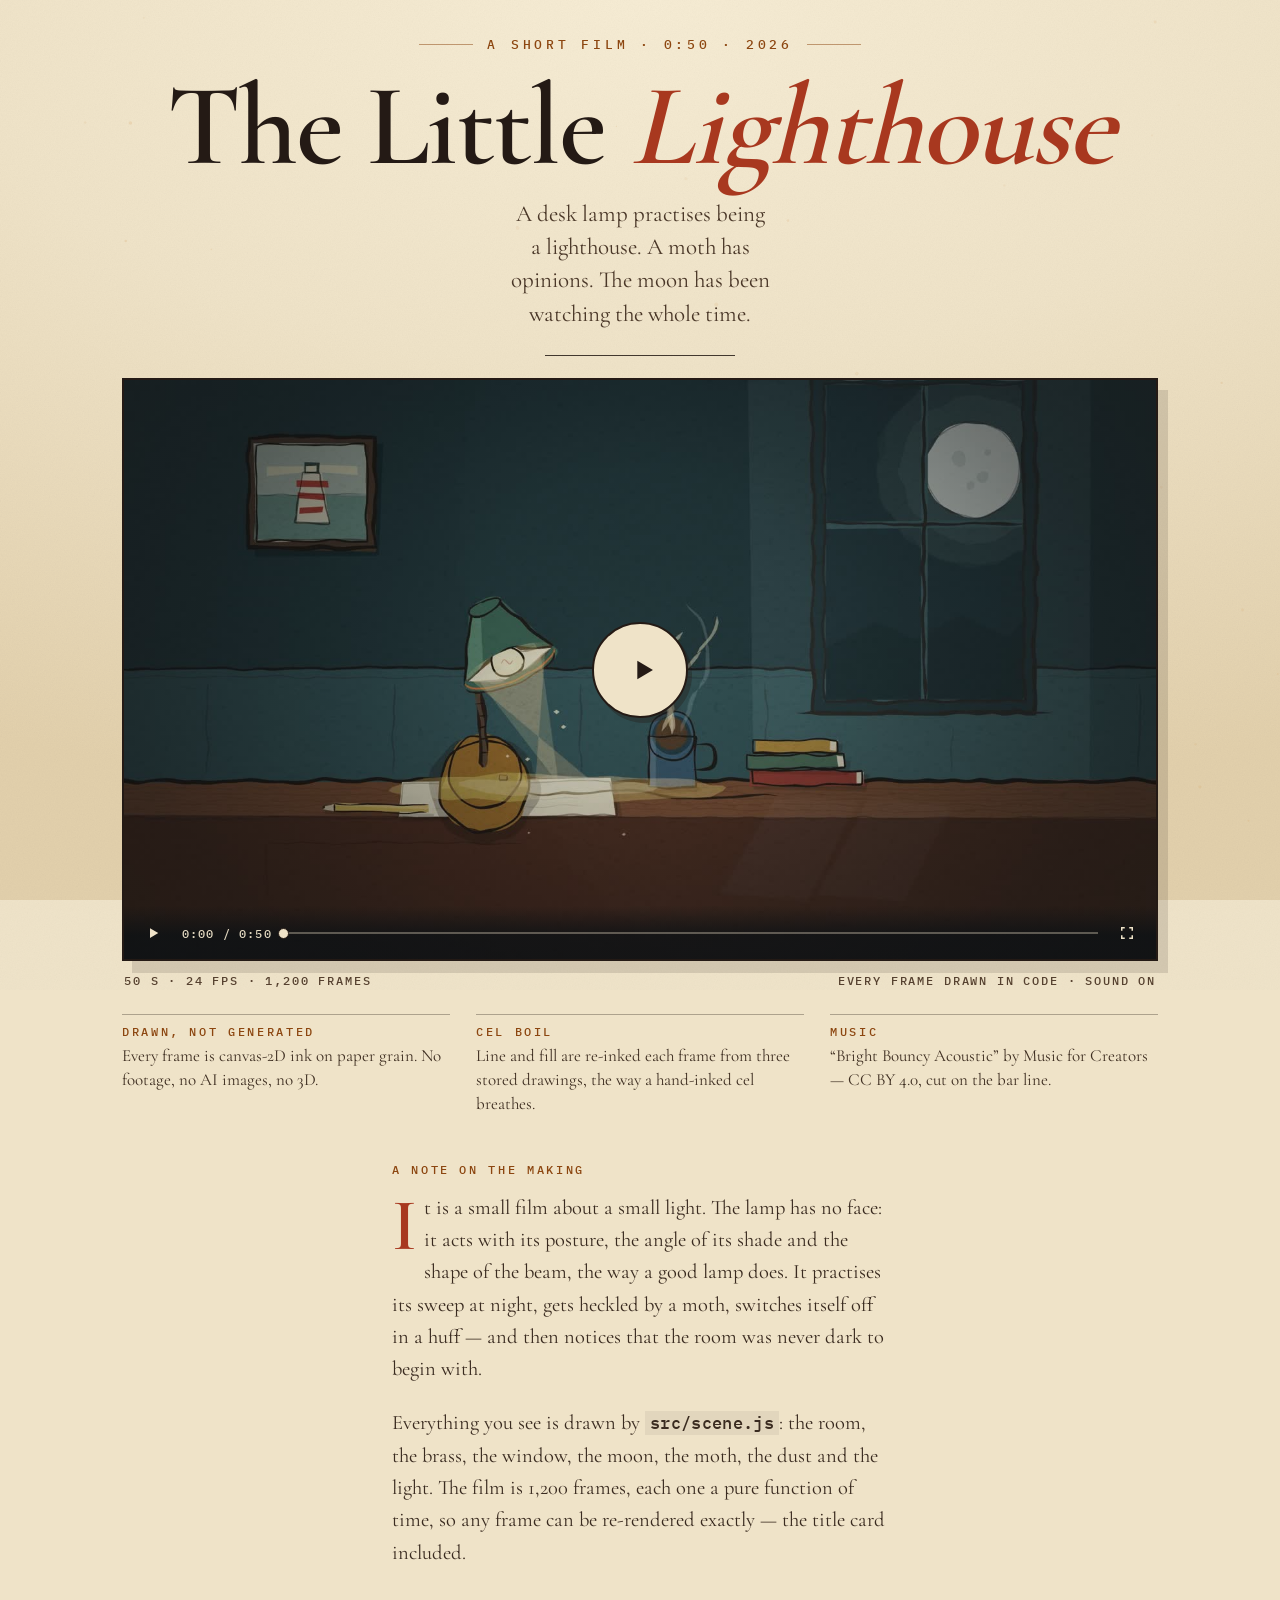
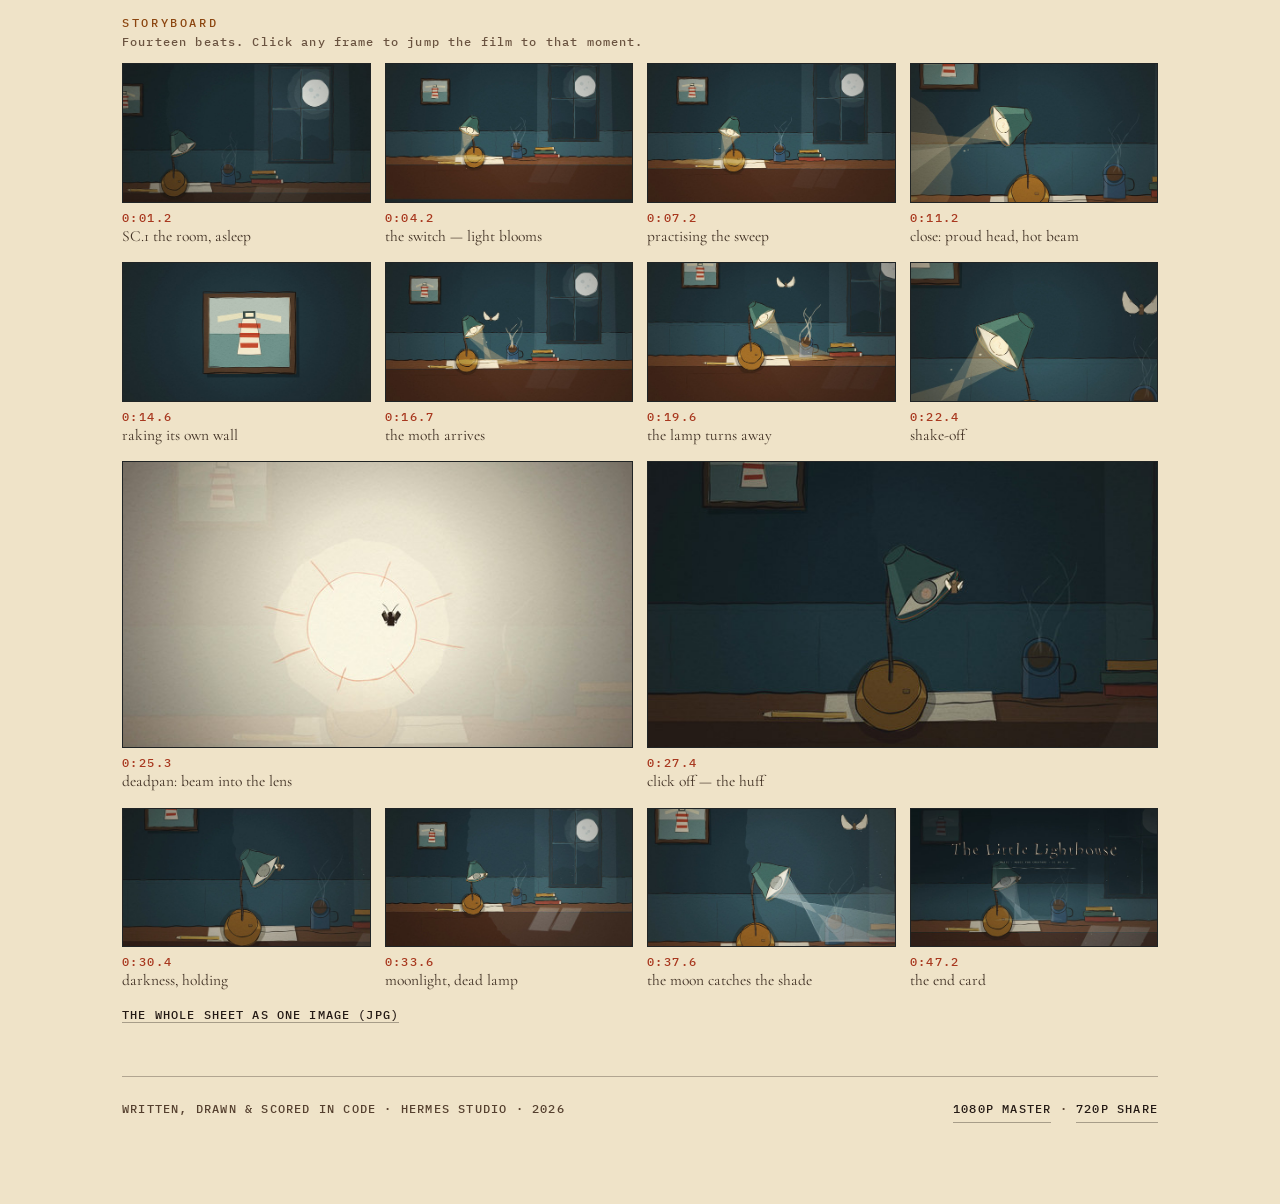
==== commit 3c9a18bd: "Round 2 fixes: coverage across the moth act, violent shake-off, blast sound + glare/crush, button en" ====
--- a/index.html
+++ b/index.html
@@ -132,27 +132,37 @@
 
   .prose { margin: 44px auto 0; max-width: 62ch; }
   .prose p { font-size: clamp(17px, 2.1vw, 20.5px); line-height: 1.58; color: #3a2b20; margin: 0 0 1.05em; }
-  .prose p:first-child::first-letter {
+  .prose .kicker {
+    font-family: var(--mono); font-size: 12px; letter-spacing: .22em; text-transform: uppercase;
+    color: var(--warm); margin: 0 0 12px;
+  }
+  .prose .kicker::first-letter { font-size: inherit; float: none; padding: 0; color: inherit; }
+  .prose p.lead::first-letter {
     float: left; font-size: 3.6em; line-height: .82; padding: .06em .1em 0 0; color: var(--ember); font-weight: 600;
   }
   .prose em { font-style: italic; }
+  .prose code { font-family: var(--mono); font-size: .82em; letter-spacing: .02em; background: rgba(36,26,21,.06); padding: 1px 5px; }
   .prose a { color: var(--ember); text-decoration: none; border-bottom: 1px solid rgba(168,56,31,.45); }
 
   /* ── storyboard: real cells, real captions, click one to jump the film ── */
   .strip { margin: 46px 0 0; }
   .strip h2 { font-family: var(--mono); font-size: 12px; letter-spacing: .22em; text-transform: uppercase; color: var(--warm); margin: 0 0 4px; font-weight: 500; }
   .strip .hint { font-family: var(--mono); font-size: 11.5px; letter-spacing: .1em; color: #6a5340; margin: 0 0 14px; }
-  .sb { display: grid; grid-template-columns: repeat(3, 1fr); gap: 16px 14px; }
+  .sb { display: grid; grid-template-columns: repeat(4, 1fr); gap: 16px 14px; }
+  .sb .cell:nth-child(9), .sb .cell:nth-child(10) { grid-column: span 2; }
   .sb .cell {
     display: block; padding: 0; border: 0; background: none; cursor: pointer; text-align: left;
     font: inherit; color: inherit;
   }
   .sb .cell img {
-    display: block; width: 100%; aspect-ratio: 16 / 9; object-fit: cover;
+    display: block; width: 100%; height: auto; aspect-ratio: 16 / 9; object-fit: cover;
     border: 1.5px solid rgba(36,26,21,.55); background: var(--night);
     transition: transform .25s cubic-bezier(.2,.9,.25,1), border-color .2s ease;
   }
   .sb .cell:hover img, .sb .cell:focus-visible img { transform: translateY(-2px); border-color: var(--ink); }
+  .sb .cell[aria-current="true"] img { border-color: var(--ember); box-shadow: 0 0 0 1px var(--ember); }
+  .sb .cell[aria-current="true"] .mark { color: var(--ink); }
+  .sb .cell[aria-current="true"] .label { color: var(--ember); }
   .sb .cell:focus-visible { outline: 2px solid var(--warm); outline-offset: 3px; }
   .sb .mark {
     display: block; font-family: var(--mono); font-size: 11.5px; letter-spacing: .12em;
@@ -242,8 +252,9 @@
   </div>
 
   <div class="prose">
-    <p class="rise">It is a small film about a small light. The lamp has no face: it acts with its posture, the angle of its shade and the shape of the beam, the way a good lamp does. It practises its sweep at night, gets heckled by a moth, switches itself off in a huff — and then notices that the room was never dark to begin with.</p>
-    <p class="rise">Everything you see is drawn by <em>src/scene.js</em>: the room, the brass, the window, the moon, the moth, the dust and the light. The film is 1,200 frames, each one a pure function of time, so any frame can be re-rendered exactly — the title card included.</p>
+    <p class="kicker rise">A note on the making</p>
+    <p class="lead rise">It is a small film about a small light. The lamp has no face: it acts with its posture, the angle of its shade and the shape of the beam, the way a good lamp does. It practises its sweep at night, gets heckled by a moth, switches itself off in a huff — and then notices that the room was never dark to begin with.</p>
+    <p class="rise">Everything you see is drawn by <code>src/scene.js</code>: the room, the brass, the window, the moon, the moth, the dust and the light. The film is 1,200 frames, each one a pure function of time, so any frame can be re-rendered exactly — the title card included.</p>
   </div>
 
   <div class="strip">
@@ -345,6 +356,7 @@
   const tc = document.getElementById('tc');
   const fs = document.getElementById('fs');
 
+  const cellsNow = [...document.querySelectorAll('#sb .cell')];
   const PLAY = 'M8 5.5v13l11-6.5z';
   const PAUSE = 'M7 5h4v14H7zm6 0h4v14h-4z';
   const DUR = 50;
@@ -364,6 +376,12 @@
     pp.setAttribute('aria-label', paused ? 'Play' : 'Pause');
     ppIcon.innerHTML = '<path d="' + (paused ? PLAY : PAUSE) + '"/>';
     player.classList.toggle('paused', paused);
+    if (cellsNow.length) {
+      const t = v.currentTime || 0;
+      let idx = -1;
+      cellsNow.forEach((c, i) => { if (t + 0.05 >= parseFloat(c.dataset.t)) idx = i; });
+      cellsNow.forEach((c, i) => c.setAttribute('aria-current', i === idx ? 'true' : 'false'));
+    }
     player.classList.toggle('playing', !paused);
   };
   const toggle = () => { if (v.paused) v.play().catch(() => {}); else v.pause(); };
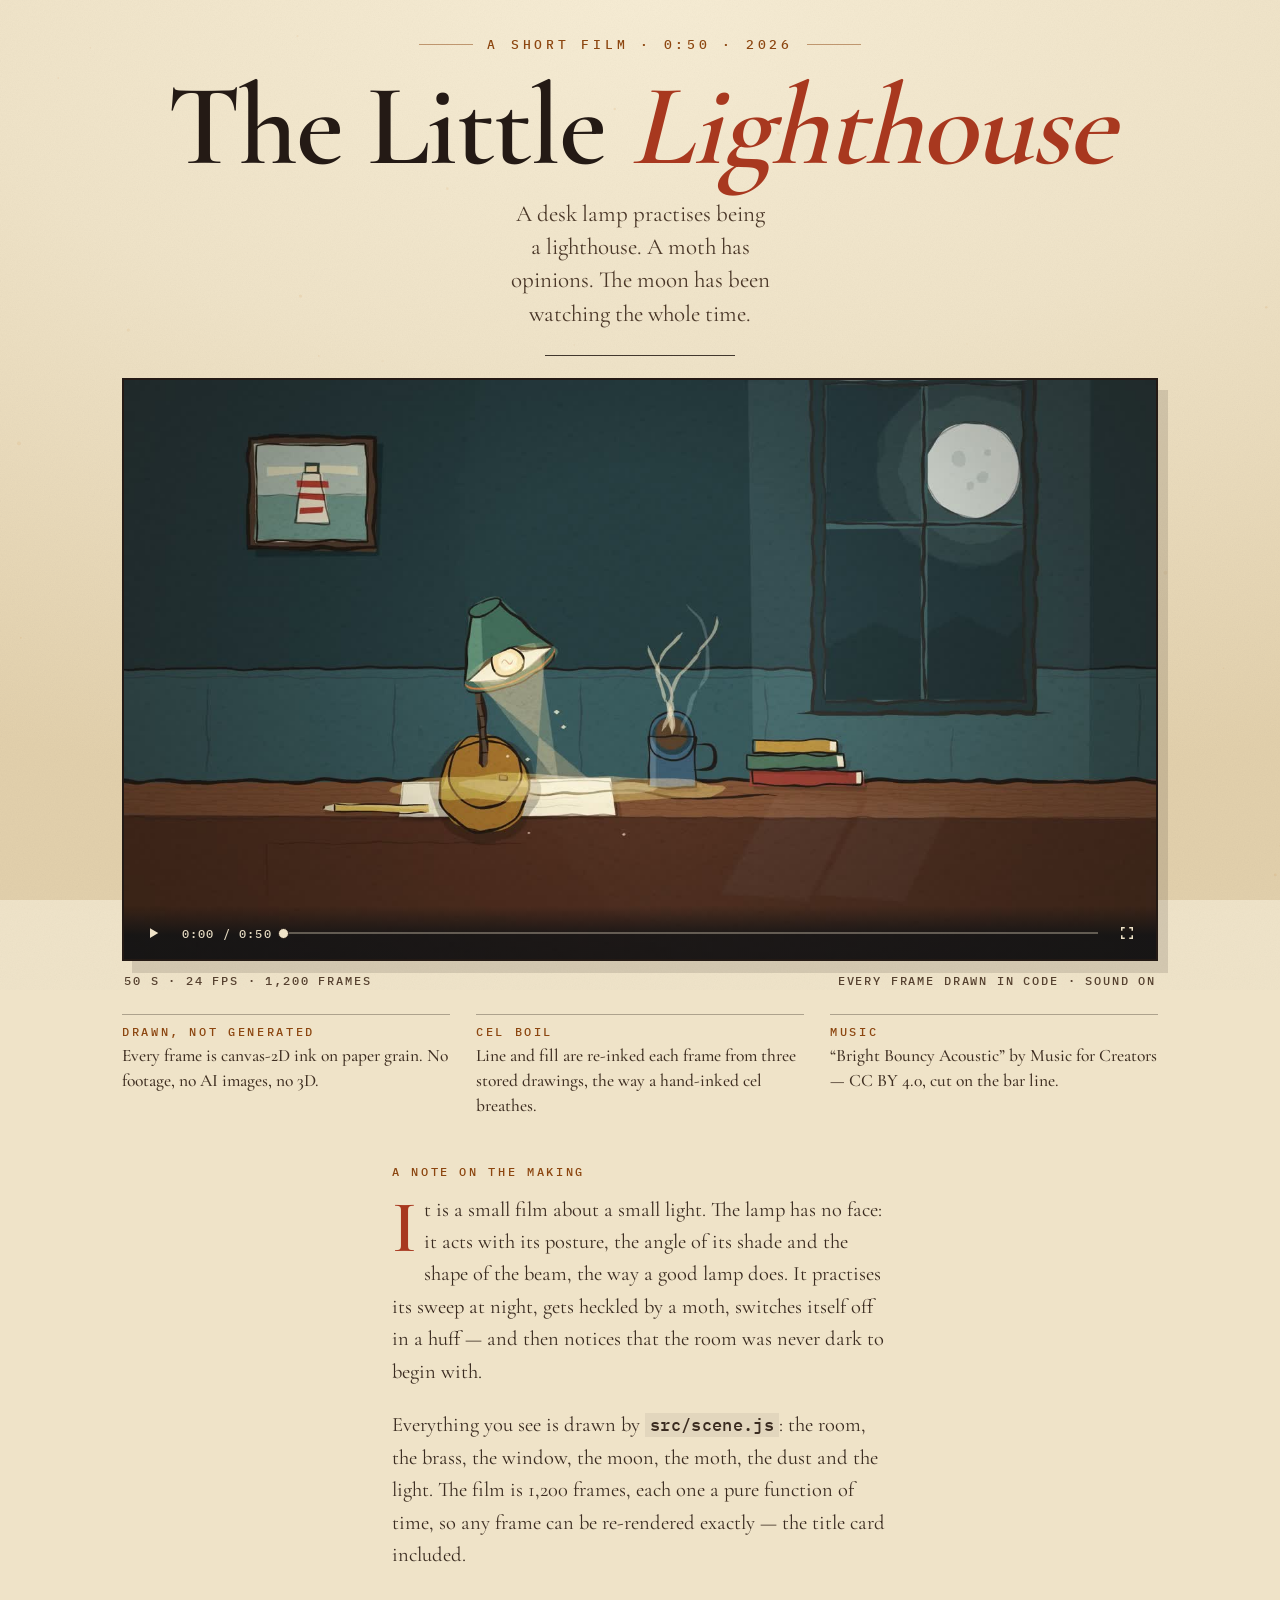
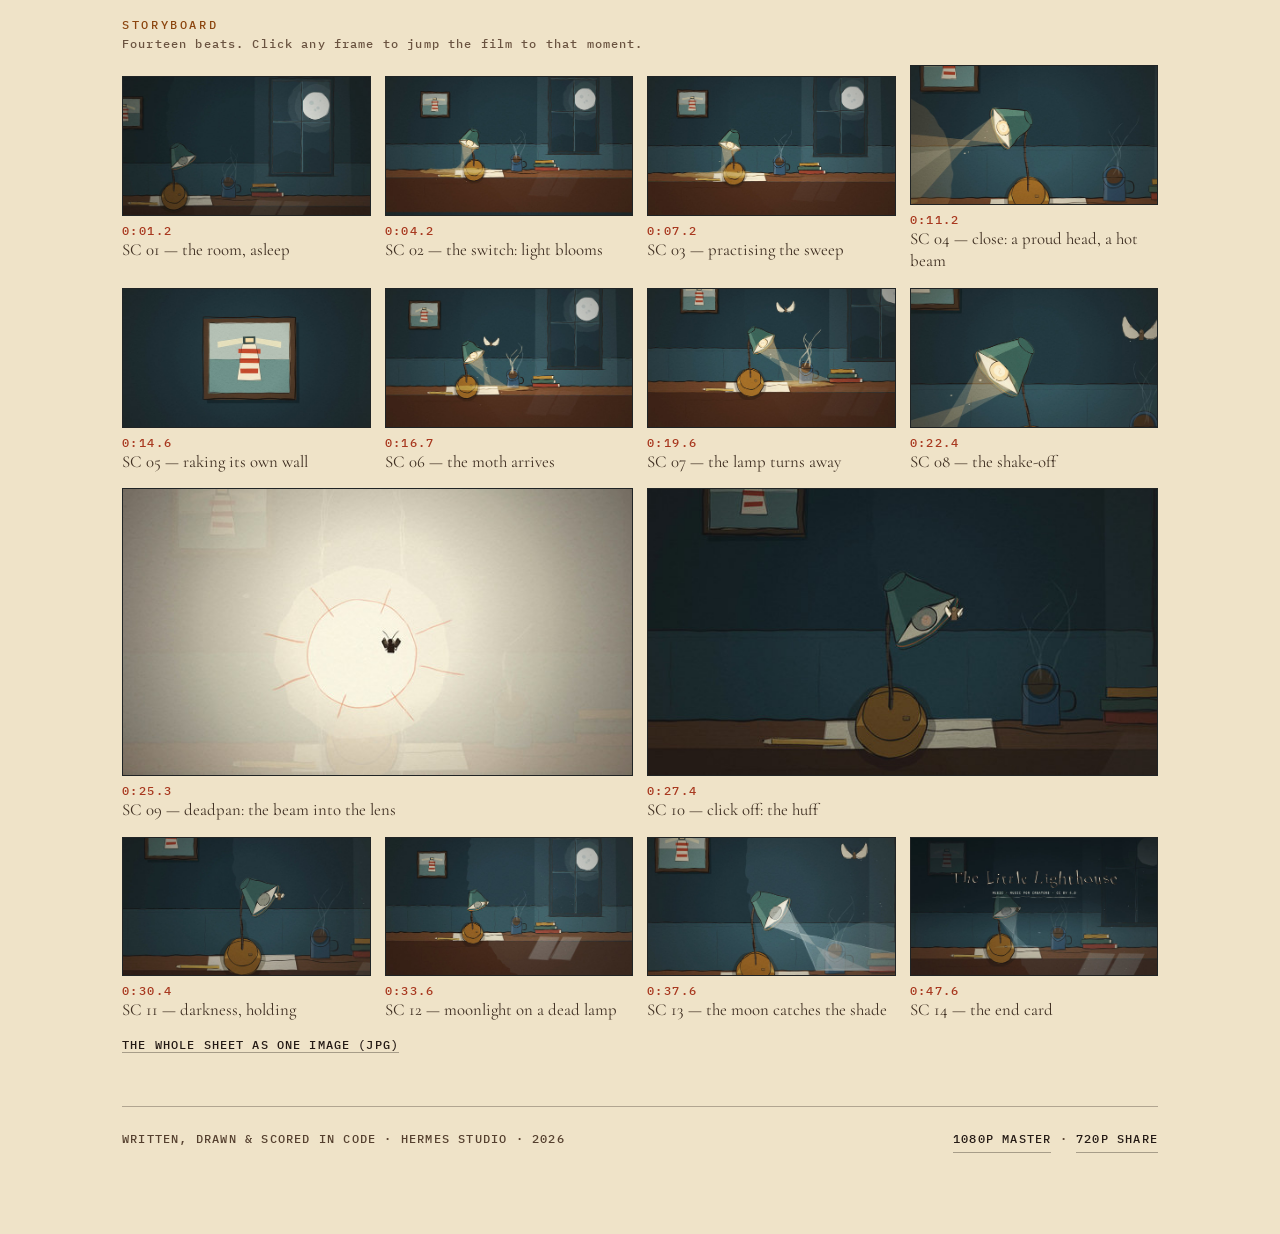
==== commit 0e4c22e6: "Round 3: cuts snapped to the 120 BPM phase with a tick on every cut, blast shockwave+blown dust, thi" ====
--- a/index.html
+++ b/index.html
@@ -76,6 +76,8 @@
     aspect-ratio: 16 / 9; overflow: hidden;
   }
   .player video { display: block; width: 100%; height: 100%; object-fit: cover; background: var(--night); cursor: pointer; }
+  .player .bed { position: absolute; inset: 0; z-index: 1; pointer-events: none; transition: opacity .45s ease; }
+  .player[data-started="1"] .bed { opacity: 0; }
   .player .playbtn {
     position: absolute; inset: 0; display: grid; place-items: center; cursor: pointer;
     background: radial-gradient(50% 60% at 50% 50%, rgba(10,16,20,.16), rgba(10,16,20,.42));
@@ -128,7 +130,7 @@
   .notes { display: grid; grid-template-columns: repeat(3, 1fr); gap: 8px 26px; margin: 26px 0 0; }
   .note { border-top: 1.5px solid rgba(36,26,21,.32); padding-top: 9px; }
   .note h3 { font-family: var(--mono); font-size: 12px; letter-spacing: .22em; text-transform: uppercase; color: var(--warm); margin: 0 0 5px; font-weight: 500; }
-  .note p { margin: 0; font-size: 17px; line-height: 1.42; color: #3f2f22; }
+  .note p { margin: 0; font-size: 17.5px; font-weight: 500; line-height: 1.42; color: #3f2f22; }
 
   .prose { margin: 44px auto 0; max-width: 62ch; }
   .prose p { font-size: clamp(17px, 2.1vw, 20.5px); line-height: 1.58; color: #3a2b20; margin: 0 0 1.05em; }
@@ -168,10 +170,12 @@
     display: block; font-family: var(--mono); font-size: 11.5px; letter-spacing: .12em;
     color: var(--ember); margin: 7px 0 1px;
   }
-  .sb .label { display: block; font-size: 15.5px; line-height: 1.3; color: #3f2f22; }
+  .sb .label { display: block; font-size: 16.8px; line-height: 1.3; color: #3f2f22; }
   .strip .sheet { font-family: var(--mono); font-size: 11.5px; letter-spacing: .1em; text-transform: uppercase; margin: 16px 0 0; }
   .strip .sheet a { color: var(--ink); text-decoration: none; border-bottom: 1px solid rgba(36,26,21,.35); }
 
+  footer .who { white-space: nowrap; }
+  @media (max-width: 520px) { footer .who { white-space: normal; } footer { gap: 6px; } }
   footer {
     margin: 54px 0 0; padding-top: 18px; border-top: 1.5px solid rgba(36,26,21,.3);
     display: flex; flex-wrap: wrap; gap: 14px 28px; align-items: baseline; justify-content: space-between;
@@ -192,7 +196,7 @@
     .player .playbtn svg { width: 26px; height: 26px; }
     .prose { margin-top: 32px; }
     .sb { grid-template-columns: repeat(2, 1fr); gap: 14px 12px; }
-    .sb .label { font-size: 14.5px; }
+    .sb .label { font-size: 15.5px; }
     .bar { padding: 8px 8px 7px; gap: 6px; }
     .bar button { min-width: 44px; min-height: 44px; padding: 10px; }
     .track { height: 44px; }
@@ -220,7 +224,8 @@
 
   <div class="hairline" id="rule"></div>
 
-  <figure class="player paused" id="player" style="margin:0">
+  <figure class="player paused" id="player" data-started="0" style="margin:0">
+    <video class="bed" id="bed" src="media/hero-loop.mp4" poster="media/poster.jpg" muted loop playsinline autoplay preload="auto" aria-hidden="true" tabindex="-1"></video>
     <video id="film" playsinline preload="metadata" poster="media/poster.jpg">
       <source src="media/film-720p.mp4" type="video/mp4">
       Your browser cannot play this film. <a href="media/film-720p.mp4">Download it (MP4, 720p)</a>.
@@ -262,75 +267,75 @@
     <p class="hint rise">Fourteen beats. Click any frame to jump the film to that moment.</p>
     <div class="sb" id="sb">
       <!--SB-->
-      <button class="cell" data-t="1.2" aria-label="Jump to 0:01.2: SC.1  the room, asleep">
-        <img src="media/sb/f01.jpg" alt="SC.1  the room, asleep at 0:01.2" loading="lazy" width="560" height="315">
+      <button class="cell" data-t="1.2" aria-label="Jump to 0:01.2: SC 01 — the room, asleep">
+        <img src="media/sb/f01.jpg" alt="SC 01 — the room, asleep at 0:01.2" loading="lazy" width="560" height="315">
         <span class="mark">0:01.2</span>
-        <span class="label">SC.1  the room, asleep</span>
-      </button>
-      <button class="cell" data-t="4.2" aria-label="Jump to 0:04.2: the switch — light blooms">
-        <img src="media/sb/f02.jpg" alt="the switch — light blooms at 0:04.2" loading="lazy" width="560" height="315">
+        <span class="label">SC 01 — the room, asleep</span>
+      </button>
+      <button class="cell" data-t="4.2" aria-label="Jump to 0:04.2: SC 02 — the switch: light blooms">
+        <img src="media/sb/f02.jpg" alt="SC 02 — the switch: light blooms at 0:04.2" loading="lazy" width="560" height="315">
         <span class="mark">0:04.2</span>
-        <span class="label">the switch — light blooms</span>
-      </button>
-      <button class="cell" data-t="7.2" aria-label="Jump to 0:07.2: practising the sweep">
-        <img src="media/sb/f03.jpg" alt="practising the sweep at 0:07.2" loading="lazy" width="560" height="315">
+        <span class="label">SC 02 — the switch: light blooms</span>
+      </button>
+      <button class="cell" data-t="7.2" aria-label="Jump to 0:07.2: SC 03 — practising the sweep">
+        <img src="media/sb/f03.jpg" alt="SC 03 — practising the sweep at 0:07.2" loading="lazy" width="560" height="315">
         <span class="mark">0:07.2</span>
-        <span class="label">practising the sweep</span>
-      </button>
-      <button class="cell" data-t="11.2" aria-label="Jump to 0:11.2: close: proud head, hot beam">
-        <img src="media/sb/f04.jpg" alt="close: proud head, hot beam at 0:11.2" loading="lazy" width="560" height="315">
+        <span class="label">SC 03 — practising the sweep</span>
+      </button>
+      <button class="cell" data-t="11.2" aria-label="Jump to 0:11.2: SC 04 — close: a proud head, a hot beam">
+        <img src="media/sb/f04.jpg" alt="SC 04 — close: a proud head, a hot beam at 0:11.2" loading="lazy" width="560" height="315">
         <span class="mark">0:11.2</span>
-        <span class="label">close: proud head, hot beam</span>
-      </button>
-      <button class="cell" data-t="14.6" aria-label="Jump to 0:14.6: raking its own wall">
-        <img src="media/sb/f05.jpg" alt="raking its own wall at 0:14.6" loading="lazy" width="560" height="315">
+        <span class="label">SC 04 — close: a proud head, a hot beam</span>
+      </button>
+      <button class="cell" data-t="14.6" aria-label="Jump to 0:14.6: SC 05 — raking its own wall">
+        <img src="media/sb/f05.jpg" alt="SC 05 — raking its own wall at 0:14.6" loading="lazy" width="560" height="315">
         <span class="mark">0:14.6</span>
-        <span class="label">raking its own wall</span>
-      </button>
-      <button class="cell" data-t="16.7" aria-label="Jump to 0:16.7: the moth arrives">
-        <img src="media/sb/f06.jpg" alt="the moth arrives at 0:16.7" loading="lazy" width="560" height="315">
+        <span class="label">SC 05 — raking its own wall</span>
+      </button>
+      <button class="cell" data-t="16.7" aria-label="Jump to 0:16.7: SC 06 — the moth arrives">
+        <img src="media/sb/f06.jpg" alt="SC 06 — the moth arrives at 0:16.7" loading="lazy" width="560" height="315">
         <span class="mark">0:16.7</span>
-        <span class="label">the moth arrives</span>
-      </button>
-      <button class="cell" data-t="19.6" aria-label="Jump to 0:19.6: the lamp turns away">
-        <img src="media/sb/f07.jpg" alt="the lamp turns away at 0:19.6" loading="lazy" width="560" height="315">
+        <span class="label">SC 06 — the moth arrives</span>
+      </button>
+      <button class="cell" data-t="19.6" aria-label="Jump to 0:19.6: SC 07 — the lamp turns away">
+        <img src="media/sb/f07.jpg" alt="SC 07 — the lamp turns away at 0:19.6" loading="lazy" width="560" height="315">
         <span class="mark">0:19.6</span>
-        <span class="label">the lamp turns away</span>
-      </button>
-      <button class="cell" data-t="22.4" aria-label="Jump to 0:22.4: shake-off">
-        <img src="media/sb/f08.jpg" alt="shake-off at 0:22.4" loading="lazy" width="560" height="315">
+        <span class="label">SC 07 — the lamp turns away</span>
+      </button>
+      <button class="cell" data-t="22.4" aria-label="Jump to 0:22.4: SC 08 — the shake-off">
+        <img src="media/sb/f08.jpg" alt="SC 08 — the shake-off at 0:22.4" loading="lazy" width="560" height="315">
         <span class="mark">0:22.4</span>
-        <span class="label">shake-off</span>
-      </button>
-      <button class="cell" data-t="25.3" aria-label="Jump to 0:25.3: deadpan: beam into the lens">
-        <img src="media/sb/f09.jpg" alt="deadpan: beam into the lens at 0:25.3" loading="lazy" width="560" height="315">
+        <span class="label">SC 08 — the shake-off</span>
+      </button>
+      <button class="cell" data-t="25.3" aria-label="Jump to 0:25.3: SC 09 — deadpan: the beam into the lens">
+        <img src="media/sb/f09.jpg" alt="SC 09 — deadpan: the beam into the lens at 0:25.3" loading="lazy" width="560" height="315">
         <span class="mark">0:25.3</span>
-        <span class="label">deadpan: beam into the lens</span>
-      </button>
-      <button class="cell" data-t="27.4" aria-label="Jump to 0:27.4: click off — the huff">
-        <img src="media/sb/f10.jpg" alt="click off — the huff at 0:27.4" loading="lazy" width="560" height="315">
+        <span class="label">SC 09 — deadpan: the beam into the lens</span>
+      </button>
+      <button class="cell" data-t="27.4" aria-label="Jump to 0:27.4: SC 10 — click off: the huff">
+        <img src="media/sb/f10.jpg" alt="SC 10 — click off: the huff at 0:27.4" loading="lazy" width="560" height="315">
         <span class="mark">0:27.4</span>
-        <span class="label">click off — the huff</span>
-      </button>
-      <button class="cell" data-t="30.4" aria-label="Jump to 0:30.4: darkness, holding">
-        <img src="media/sb/f11.jpg" alt="darkness, holding at 0:30.4" loading="lazy" width="560" height="315">
+        <span class="label">SC 10 — click off: the huff</span>
+      </button>
+      <button class="cell" data-t="30.4" aria-label="Jump to 0:30.4: SC 11 — darkness, holding">
+        <img src="media/sb/f11.jpg" alt="SC 11 — darkness, holding at 0:30.4" loading="lazy" width="560" height="315">
         <span class="mark">0:30.4</span>
-        <span class="label">darkness, holding</span>
-      </button>
-      <button class="cell" data-t="33.6" aria-label="Jump to 0:33.6: moonlight, dead lamp">
-        <img src="media/sb/f12.jpg" alt="moonlight, dead lamp at 0:33.6" loading="lazy" width="560" height="315">
+        <span class="label">SC 11 — darkness, holding</span>
+      </button>
+      <button class="cell" data-t="33.6" aria-label="Jump to 0:33.6: SC 12 — moonlight on a dead lamp">
+        <img src="media/sb/f12.jpg" alt="SC 12 — moonlight on a dead lamp at 0:33.6" loading="lazy" width="560" height="315">
         <span class="mark">0:33.6</span>
-        <span class="label">moonlight, dead lamp</span>
-      </button>
-      <button class="cell" data-t="37.6" aria-label="Jump to 0:37.6: the moon catches the shade">
-        <img src="media/sb/f13.jpg" alt="the moon catches the shade at 0:37.6" loading="lazy" width="560" height="315">
+        <span class="label">SC 12 — moonlight on a dead lamp</span>
+      </button>
+      <button class="cell" data-t="37.6" aria-label="Jump to 0:37.6: SC 13 — the moon catches the shade">
+        <img src="media/sb/f13.jpg" alt="SC 13 — the moon catches the shade at 0:37.6" loading="lazy" width="560" height="315">
         <span class="mark">0:37.6</span>
-        <span class="label">the moon catches the shade</span>
-      </button>
-      <button class="cell" data-t="47.2" aria-label="Jump to 0:47.2: the end card">
-        <img src="media/sb/f14.jpg" alt="the end card at 0:47.2" loading="lazy" width="560" height="315">
-        <span class="mark">0:47.2</span>
-        <span class="label">the end card</span>
+        <span class="label">SC 13 — the moon catches the shade</span>
+      </button>
+      <button class="cell" data-t="47.6" aria-label="Jump to 0:47.6: SC 14 — the end card">
+        <img src="media/sb/f14.jpg" alt="SC 14 — the end card at 0:47.6" loading="lazy" width="560" height="315">
+        <span class="mark">0:47.6</span>
+        <span class="label">SC 14 — the end card</span>
       </button>
       <!--/SB-->
     </div>
@@ -338,7 +343,7 @@
   </div>
 
   <footer>
-    <span>Written, drawn &amp; scored in code · Hermes Studio · 2026</span>
+    <span class="who">Written, drawn &amp; scored in code · Hermes Studio · 2026</span>
     <span><a href="media/film-1080p.mp4">1080p master</a> · <a href="media/film-720p.mp4">720p share</a></span>
   </footer>
 </main>
@@ -356,6 +361,7 @@
   const tc = document.getElementById('tc');
   const fs = document.getElementById('fs');
 
+  const bed = document.getElementById('bed');
   const cellsNow = [...document.querySelectorAll('#sb .cell')];
   const PLAY = 'M8 5.5v13l11-6.5z';
   const PAUSE = 'M7 5h4v14H7zm6 0h4v14h-4z';
@@ -376,6 +382,8 @@
     pp.setAttribute('aria-label', paused ? 'Play' : 'Pause');
     ppIcon.innerHTML = '<path d="' + (paused ? PLAY : PAUSE) + '"/>';
     player.classList.toggle('paused', paused);
+    player.dataset.started = (v.currentTime > 0.05 || !paused) ? '1' : '0';
+    if (bed) { if (player.dataset.started === '0') { const p = bed.play(); if (p) p.catch(() => {}); } else bed.pause(); }
     if (cellsNow.length) {
       const t = v.currentTime || 0;
       let idx = -1;
@@ -425,7 +433,6 @@
     cell.addEventListener('click', () => {
       v.currentTime = parseFloat(cell.dataset.t);
       v.play().catch(() => {});
-      player.scrollIntoView({ behavior: 'smooth', block: 'center' });
     });
   });
 
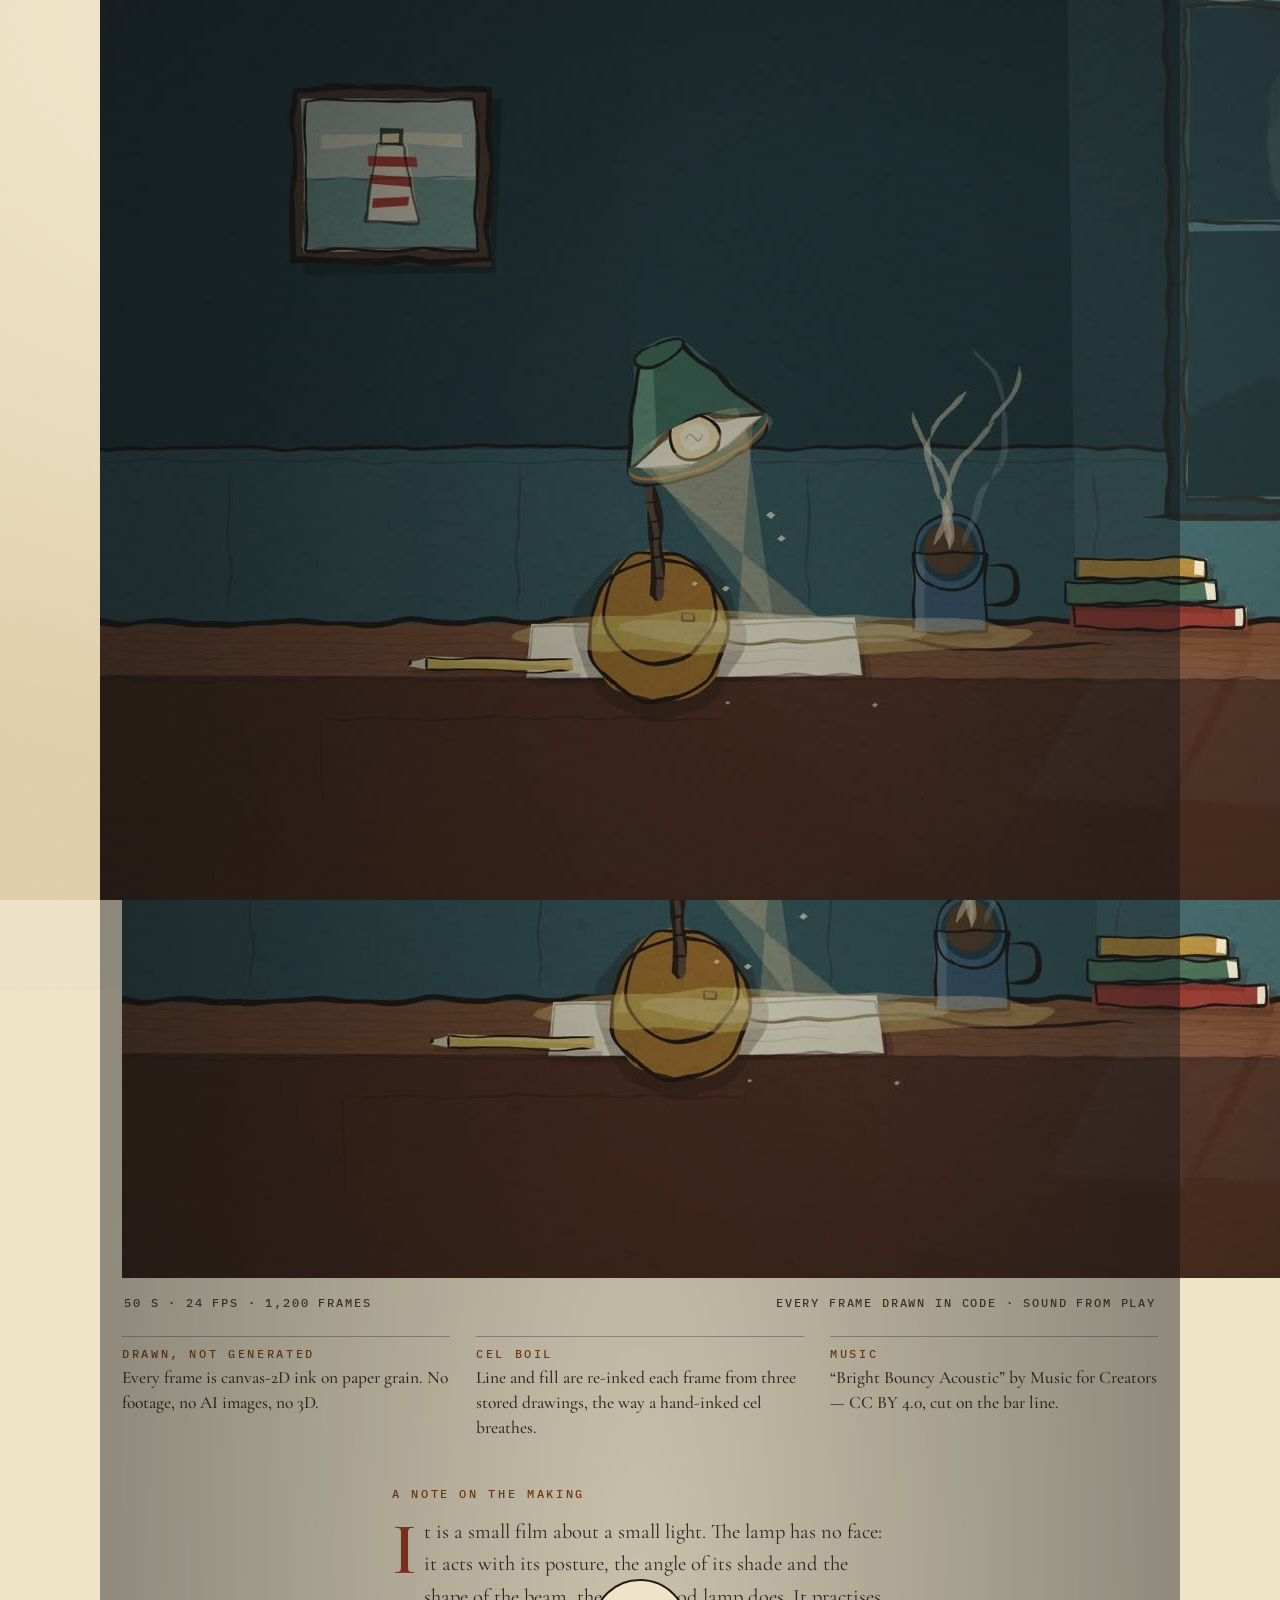
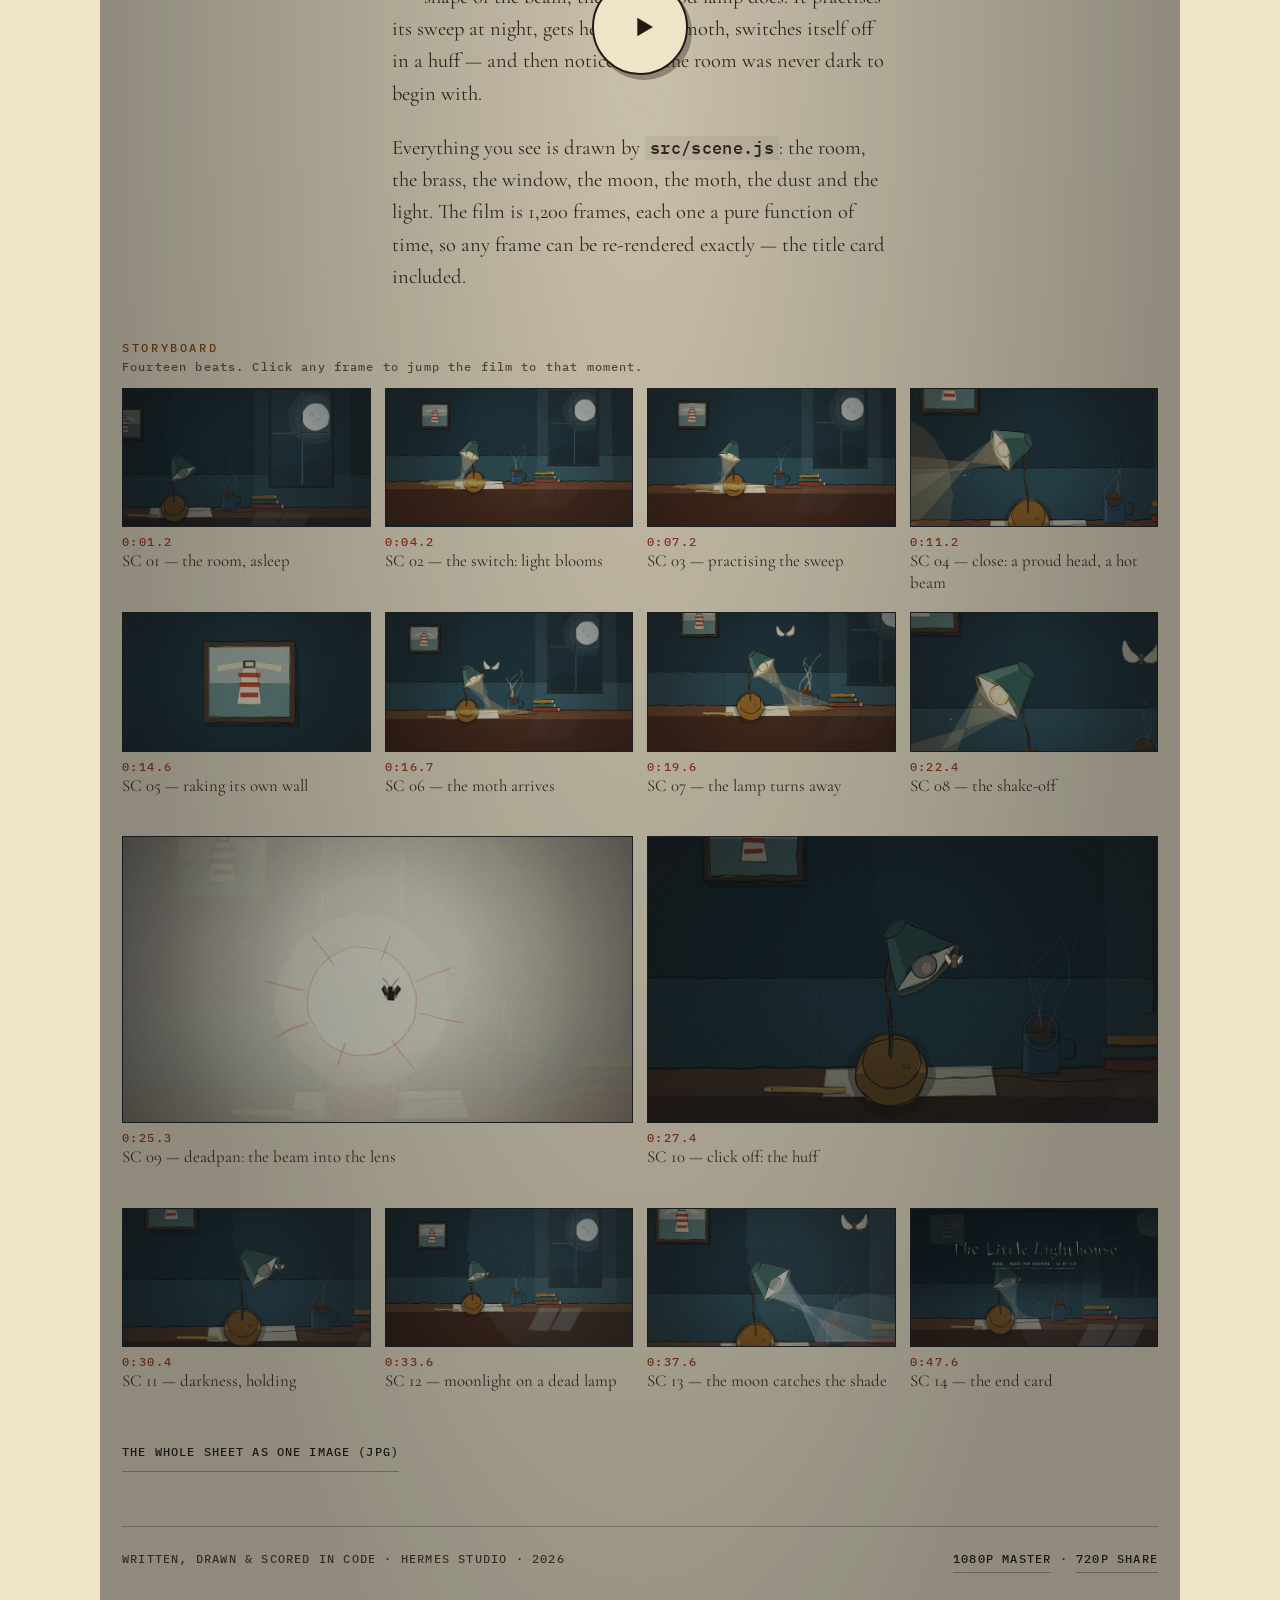
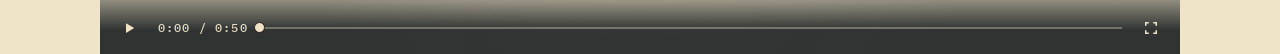
==== commit 21f7038b: "publish" ====
--- a/index.html
+++ b/index.html
@@ -70,13 +70,15 @@
   .hairline { height: 1.5px; background: var(--ink); width: 0; margin: 24px auto 22px; opacity: .85; }
 
   /* ── player: the film, in a drawn frame, with its own quiet bar ───────── */
-  .player {
+  .player { max-width: min(100%, calc((100vh - 430px) * 16 / 9)); margin-inline: auto; }
     position: relative; border: 2.5px solid var(--ink); background: var(--night);
     box-shadow: 10px 12px 0 rgba(36, 26, 21, .13);
     aspect-ratio: 16 / 9; overflow: hidden;
   }
   .player video { display: block; width: 100%; height: 100%; object-fit: cover; background: var(--night); cursor: pointer; }
   .player .bed { position: absolute; inset: 0; z-index: 1; pointer-events: none; transition: opacity .45s ease; }
+  .player .playbtn { z-index: 3; }
+  .player .bar { z-index: 4; }
   .player[data-started="1"] .bed { opacity: 0; }
   .player .playbtn {
     position: absolute; inset: 0; display: grid; place-items: center; cursor: pointer;
@@ -170,9 +172,9 @@
     display: block; font-family: var(--mono); font-size: 11.5px; letter-spacing: .12em;
     color: var(--ember); margin: 7px 0 1px;
   }
-  .sb .label { display: block; font-size: 16.8px; line-height: 1.3; color: #3f2f22; }
+  .sb .label { display: block; min-height: 2.7em; font-size: 16.8px; line-height: 1.3; color: #3f2f22; }
   .strip .sheet { font-family: var(--mono); font-size: 11.5px; letter-spacing: .1em; text-transform: uppercase; margin: 16px 0 0; }
-  .strip .sheet a { color: var(--ink); text-decoration: none; border-bottom: 1px solid rgba(36,26,21,.35); }
+  .strip .sheet a { display: inline-block; padding: 12px 0; color: var(--ink); text-decoration: none; border-bottom: 1px solid rgba(36,26,21,.35); }
 
   footer .who { white-space: nowrap; }
   @media (max-width: 520px) { footer .who { white-space: normal; } footer { gap: 6px; } }
@@ -248,7 +250,7 @@
       </button>
     </div>
   </figure>
-  <div class="playercap"><span>50 s · 24 fps · 1,200 frames</span><span>Every frame drawn in code · sound on</span></div>
+  <div class="playercap"><span>50 s · 24 fps · 1,200 frames</span><span>Every frame drawn in code · sound from play</span></div>
 
   <div class="notes">
     <div class="note rise"><h3>Drawn, not generated</h3><p>Every frame is canvas-2D ink on paper grain. No footage, no AI images, no 3D.</p></div>
@@ -432,6 +434,7 @@
   document.querySelectorAll('#sb .cell').forEach((cell) => {
     cell.addEventListener('click', () => {
       v.currentTime = parseFloat(cell.dataset.t);
+      paint();                       // the timecode and the current beat must not depend on play() resolving
       v.play().catch(() => {});
     });
   });
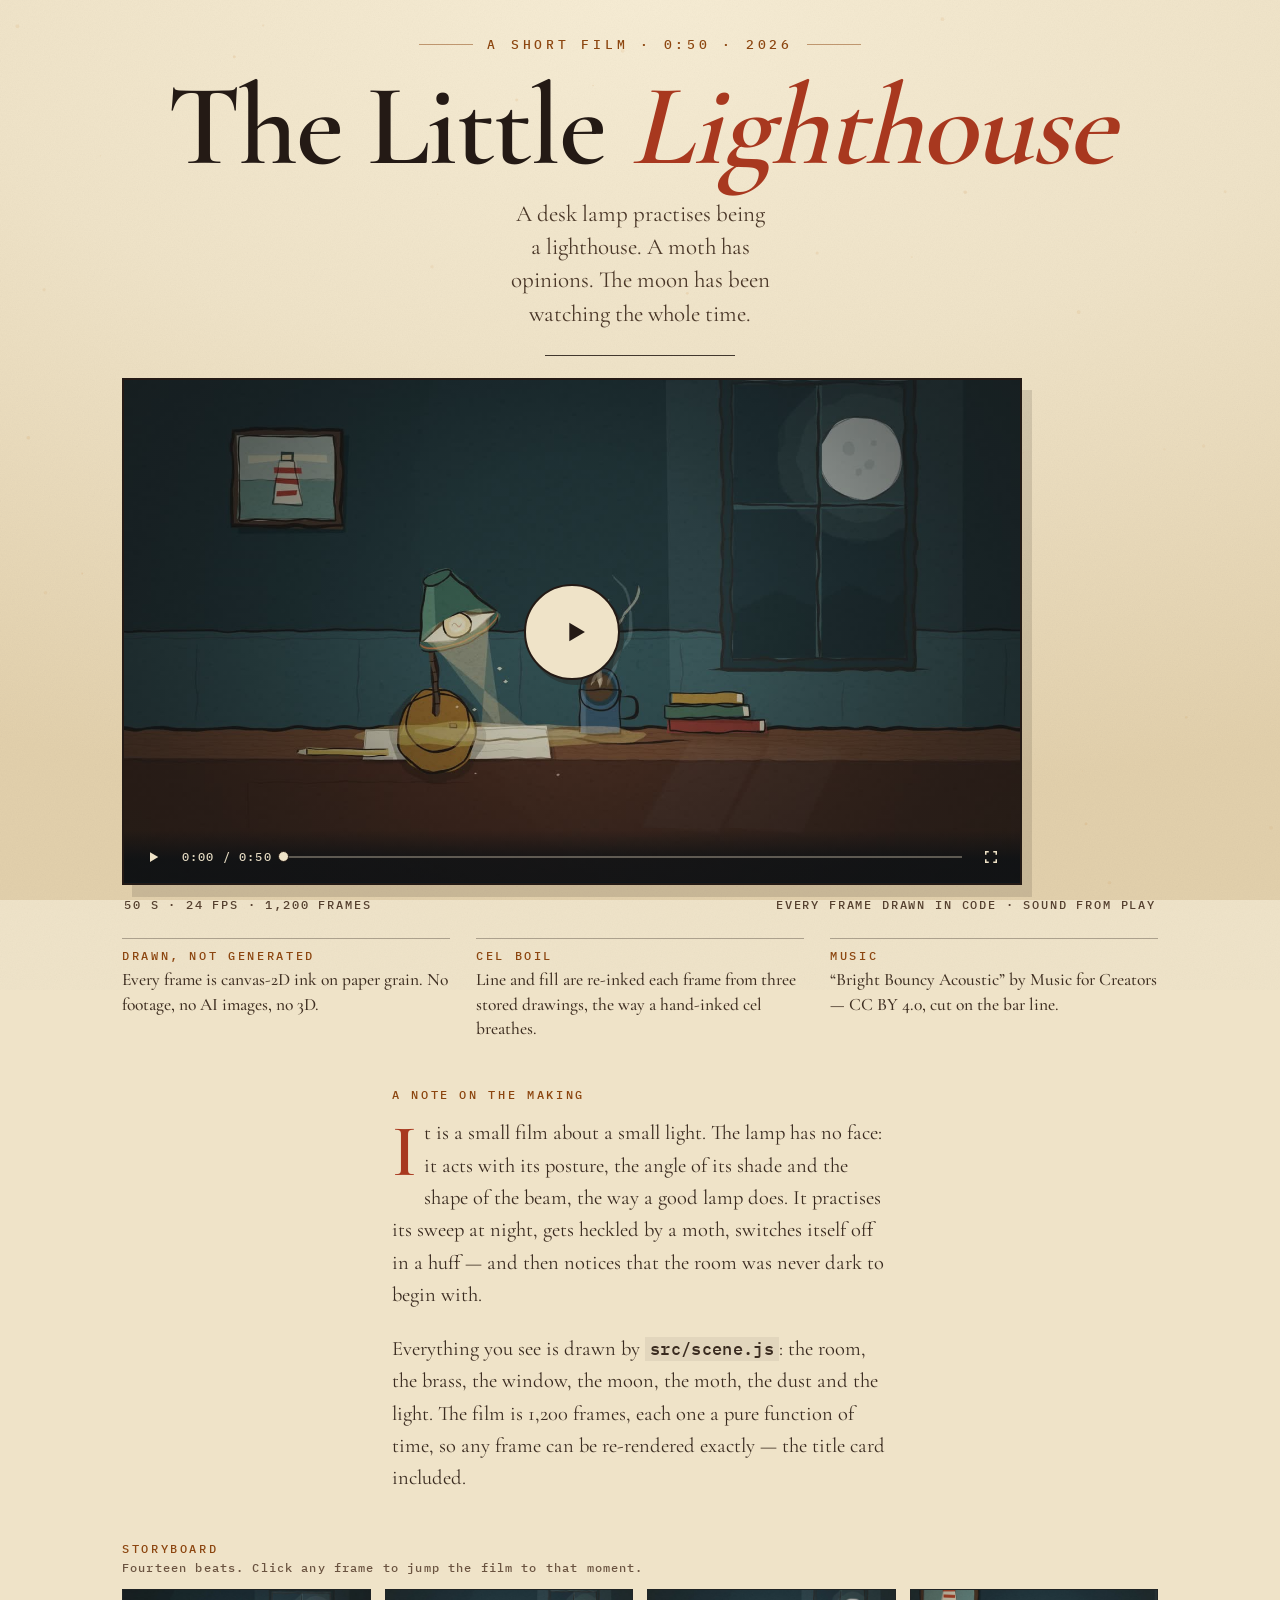
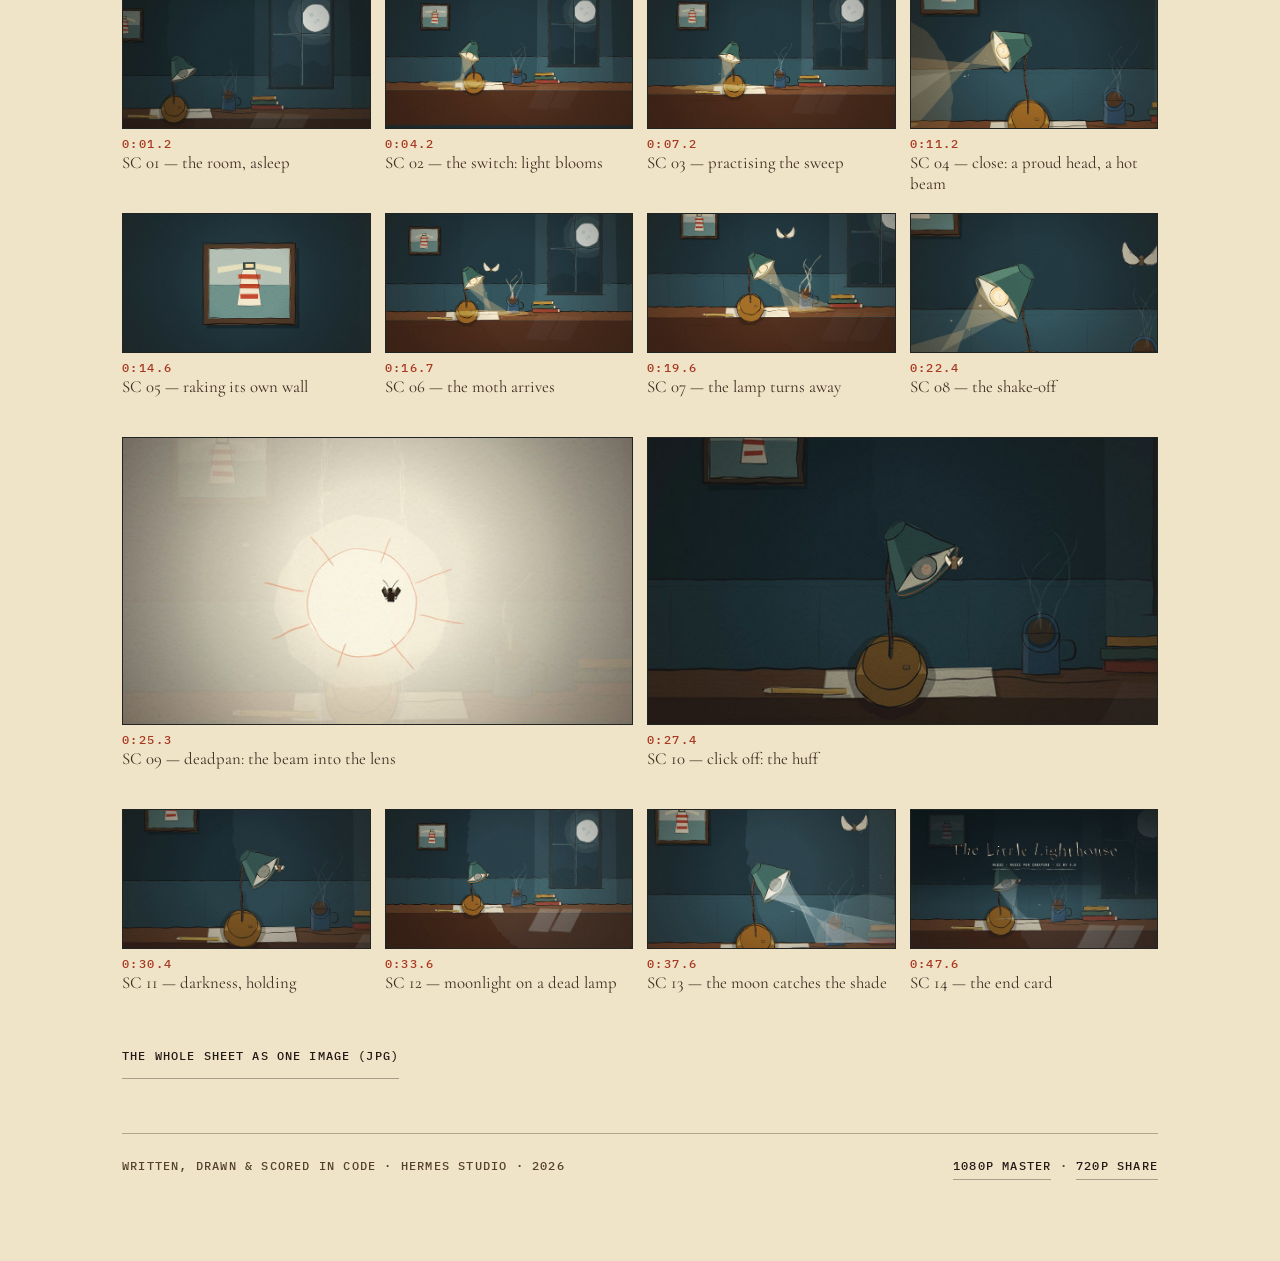
==== commit 929dac4c: "Round 4: true-peak limiter (-2.6 dBTP master), play button above the hero loop, player fits the fold" ====
--- a/index.html
+++ b/index.html
@@ -70,7 +70,8 @@
   .hairline { height: 1.5px; background: var(--ink); width: 0; margin: 24px auto 22px; opacity: .85; }
 
   /* ── player: the film, in a drawn frame, with its own quiet bar ───────── */
-  .player { max-width: min(100%, calc((100vh - 430px) * 16 / 9)); margin-inline: auto; }
+  .player {
+    max-width: min(100%, 900px); margin-inline: auto;
     position: relative; border: 2.5px solid var(--ink); background: var(--night);
     box-shadow: 10px 12px 0 rgba(36, 26, 21, .13);
     aspect-ratio: 16 / 9; overflow: hidden;
@@ -174,7 +175,7 @@
   }
   .sb .label { display: block; min-height: 2.7em; font-size: 16.8px; line-height: 1.3; color: #3f2f22; }
   .strip .sheet { font-family: var(--mono); font-size: 11.5px; letter-spacing: .1em; text-transform: uppercase; margin: 16px 0 0; }
-  .strip .sheet a { display: inline-block; padding: 12px 0; color: var(--ink); text-decoration: none; border-bottom: 1px solid rgba(36,26,21,.35); }
+  .strip .sheet a { display: inline-block; padding: 15px 0; color: var(--ink); text-decoration: none; border-bottom: 1px solid rgba(36,26,21,.35); }
 
   footer .who { white-space: nowrap; }
   @media (max-width: 520px) { footer .who { white-space: normal; } footer { gap: 6px; } }
